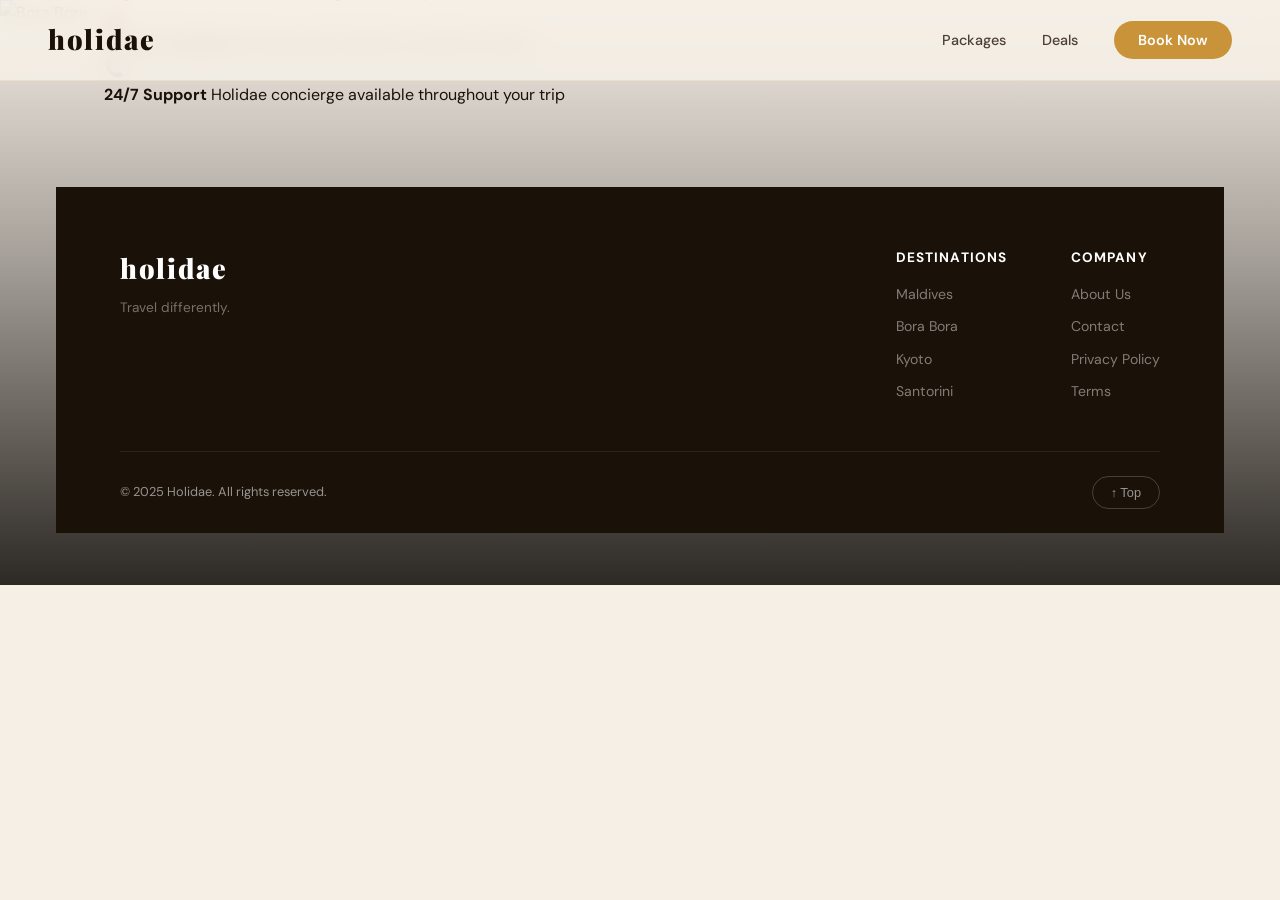
==== package.html @ db9c733a "Update package.html" ====
<!DOCTYPE html>
<html lang="en">
<head>
    <meta charset="UTF-8">
    <meta name="viewport" content="width=device-width, initial-scale=1.0">
    <title>Bora Bora Package — Holidae</title>
    <link rel="stylesheet" href="style.css">
    <link rel="stylesheet" href="package.css">
    <link href="https://fonts.googleapis.com/css2?family=Playfair+Display:ital,wght@0,700;0,900;1,400;1,700&family=DM+Sans:wght@300;400;500;600&display=swap" rel="stylesheet">
</head>
<body>
    <!--Navbar-->
    <nav class="navbar" id="navbar">
        <a class="brand" href="index.html">holidae</a>
        <button class="hamburger" id="hamburger" aria-label="Open menu">
            <span></span><span></span><span></span>
        </button>
        <ul class="nav-links" id="nav-links">
            <li><a href="index.html#packages">Packages</a></li>
            <li><a href="package.html">Deals</a></li>
            <li><a href="#book" class="nav-btn">Book Now</a></li>
        </ul>
    </nav>
    <!--Package hero-->
    <header class="pkg-hero">
        <img src="https://images.pexels.com/photos/338504/pexels-photo-338504.jpeg?auto=compress&w=1800" alt="Bora Bora" class="pkg-hero-img">
        <div class="pkg-hero-overlay"></div>
        <div class="pkg-hero-content">
            <p class="hero-eyebrow fade-up delay-1">French Polynesia · 7 Nights</p>
            <h1 class="hero-title fade-up delay-2">Bora Bora</h1>
            <p class="pkg-hero-sub fade-up delay-3">The island that redefines paradise.</p>
            <div class="pkg-hero-price fade-up delay-4">
                <span>From</span>
                <strong>AED 8,750</strong>
                <span>per person</span>
            </div>

            <div class="links">
                <a href="index.html">Home</a>
                <span>></span>
                <a href="index.html#packages">Packages</a>
                <span>></span>
                <span>Bora Bora</span>
            </div>

            <!--Main content-->
            <div class="pkg-layout">

        <main class="pkg-detail">

            <section class="pkg-overview reveal-up">
                <p class="section-label">Overview</p>
                <h2>Overwater bliss in the South Pacific</h2>
                <p>Set in the heart of French Polynesia, Bora Bora is one of the world's most sought-after island destinations. Famous for its turquoise lagoon, dramatic Mount Otemanu, and luxurious overwater bungalows — this is the escape you've always imagined. Our package gives you 7 unforgettable nights with everything arranged, so all you do is arrive and unwind.</p>
            </section>
            <section class="pkg-gallery reveal-up" style="transition-delay:0.1s">
                <p class="section-label">Gallery</p>
                <div class="gallery-grid">
                    <img src="https://images.pexels.com/photos/1287460/pexels-photo-1287460.jpeg?auto=compress&w=800" alt="Bora Bora lagoon" class="gallery-main">
                    <img src="https://images.pexels.com/photos/1450353/pexels-photo-1450353.jpeg?auto=compress&w=600" alt="Maldives resort" class="gallery-sm">
                    <img src="https://images.pexels.com/photos/1619317/pexels-photo-1619317.jpeg?auto=compress&w=600" alt="Ocean sunset" class="gallery-sm">
                    <img src="https://images.pexels.com/photos/672358/pexels-photo-672358.jpeg?auto=compress&w=600" alt="Beach palm" class="gallery-sm">
                    <img src="https://images.pexels.com/photos/2506923/pexels-photo-2506923.jpeg?auto=compress&w=600" alt="Landscape" class="gallery-sm">
                </div>
            </section>
            <section class="pkg-stay reveal-up" style="transition-delay:0.1s">
                <p class="section-label">7-Night Itinerary</p>
                <h2>Day by day</h2>
                <div class="stay-list">
                    <div class="stay-item">
                        <div class="stay-day">Day 1</div>
                        <div class="stay-body">
                            <h4>Arrival & Check-In</h4>
                            <p>Arrive at Bora Bora Airport, transfer to your overwater bungalow. Relax and watch the sunset over the lagoon with a welcome cocktail.</p>
                        </div>
                        </div>
                    <div class="stay-item">
                        <div class="stay-day">Day 2</div>
                        <div class="stay-body">
                            <h4>Lagoon Snorkelling Tour</h4>
                            <p>Join a guided boat tour of the Bora Bora lagoon. Snorkel with manta rays and sharks. Lunch on a private motu sandbar island.</p>
                        </div>
                    </div>
                    <div class="stay-item">
                        <div class="stay-day">Day 3</div>
                        <div class="stay-body">
                            <h4>Mount Otemanu Hike</h4>
                            <p>Trek the trails around the iconic volcanic peak with a local guide. Panoramic views of the island and ocean at the top.</p>
                        </div>
                    </div>
                    <div class="stay-item">
                        <div class="stay-day">Days 4-6</div>
                        <div class="stay-body">
                            <h4>Free Exploration Days</h4>
                            <p>Spa treatments, jet ski rentals, paddleboarding, parasailing, or simply lounging in your private plunge pool.</p>
                        </div>
                    </div>
                    <div class="stay-item">
                        <div class="stay-day">Day 7</div>
                        <div class="stay-body">
                            <h4>Farewell Dinner & Departure</h4>
                            <p>Private sunset dinner on the beach. Transfer to the airport for your homeward flight, with memories to last a lifetime.</p>
                        </div>
                    </div>
                </div>
            </section>
            <section class="pkg-includes reveal-up" style="transition-delay:0.1s">
                <p class="section-label">What's Included</p>
                <h2>Everything taken care of.</h2>
                <div class="includes-grid">
                    <div class="include-item">
                        <div class="include-icon">✈️</div>
                        <strong>Return Flights</strong>
                        <span>Economy class from London Heathrow</span>
                    </div>
                    <div class="include-item">
                        <div class="include-icon">🛖</div>
                        <strong>Overwater Bungalow</strong>
                        <span>7 nights in a premium villa with plunge pool</span>
                    </div>
                    <div class="include-item">
                        <div class="include-icon">🍽️</div>
                        <strong>Breakfast Daily</strong>
                        <span>Full breakfast served at the resort each morning</span>
                    </div>
                    <div class="include-item">
                        <div class="include-icon">🚤</div>
                        <strong>Lagoon Tour</strong>
                        <span>Guided snorkelling tour on Day 2 included</span>
                    </div>
                    <div class="include-item">
                        <div class="include-icon">🚗</div>
                        <strong>Airport Transfers</strong>
                        <span>Private boat transfer to and from resort</span>
                    </div>
                    <div class="include-item">
                        <div class="include-icon">📞</div>
                        <strong>24/7 Support</strong>
                        <span>Holidae concierge available throughout your trip</span>
                    </div>
                </div>
            </section>
        </main>
        <!-- SIDEBAR -->
        <aside class="pkg-sidebar" id="book">
            <div class="booking-card reveal-up">
                <div class="booking-price">
                    <span>From</span>
                    <strong>AED 11,750</strong>
                    <span>per person</span>
                </div>
                <form class="booking-form" onsubmit="handleBooking(event)">
                    <div class="form-group">
                        <label for="travel-date">Travel Date</label>
                        <input type="date" id="travel-date" name="travel-date" required>
                    </div>
                    <div class="form-group">
                        <label for="travellers">Travellers</label>
                        <select id="travellers" name="travellers">
                            <option value="1">1 Person</option>
                            <option value="2" selected>2 People</option>
                            <option value="3">3 People</option>
                            <option value="4">4 People</option>
                            <option value="5">5+ People</option>
                        </select>
                    </div>
                    <div class="form-group">
                        <label for="full-name">Full Name</label>
                        <input type="text" id="full-name" name="full-name" placeholder="Your full name" required>
                    </div>
                    <div class="form-group">
                        <label for="email">Email Address</label>
                        <input type="email" id="email" name="email" placeholder="you@example.com" required>
                    </div>
                    <button type="submit" class="btn-primary" style="width:100%; margin-top:8px;">Request to Book</button>
                </form>
                <p class="booking-note" id="booking-msg"></p>
                <p class="booking-reassurance">No payment needed yet. A Holidae agent will contact you within 24 hours.</p>
            </div>
            <div class="sidebar-other reveal-up" style="transition-delay:0.15s">
                <p class="section-label">Other Packages</p>
                <a href="index.html#packages" class="sidebar-pkg">
                    <img src="https://images.pexels.com/photos/1450353/pexels-photo-1450353.jpeg?auto=compress&w=200" alt="Maldives">
                    <div><strong>Maldives</strong><span>From AED 4,400</span></div>
                </a>
                <a href="index.html#packages" class="sidebar-pkg">
                    <img src="https://images.pexels.com/photos/1010657/pexels-photo-1010657.jpeg?auto=compress&w=200" alt="Santorini">
                    <div><strong>Santorini</strong><span>From AED 6,980</span></div>
                </a>
                <a href="index.html#packages" class="sidebar-pkg">
                    <img src="https://images.pexels.com/photos/20704787/pexels-photo-20704787.jpeg?auto=compress&w=200" alt="Kyoto">
                    <div><strong>Kyoto</strong><span>From AED 5,320</span></div>
                </a>
            </div>
        </aside>

    </div>
    <footer class="footer">
        <div class="footer-top">
            <div class="footer-brand">
                <span class="brand">holidae</span>
                <p>Travel differently.</p>
            </div>
            <div class="footer-links">
                <div class="footer-col">
                    <strong>Destinations</strong>
                    <a href="#">Maldives</a>
                    <a href="#">Bora Bora</a>
                    <a href="#">Kyoto</a>
                    <a href="#">Santorini</a>
                </div>
                <div class="footer-col">
                    <strong>Company</strong>
                    <a href="#">About Us</a>
                    <a href="#">Contact</a>
                    <a href="#">Privacy Policy</a>
                    <a href="#">Terms</a>
                </div>
            </div>
        </div>
        <div class="footer-bottom">
            <span>&copy; 2025 Holidae. All rights reserved.</span>
            <button id="back-top" class="back-top" aria-label="Back to top">↑ Top</button>
        </div>
    </footer>

    <script src="script.js"></script>
        </div>
    </header>
</body>
---- style.css ----
@import url('https://fonts.googleapis.com/css2?family=Playfair+Display:ital,wght@0,700;0,900;1,400;1,700&family=DM+Sans:wght@300;400;500;600&display=swap');

:root {
    --sand:      #f5efe6;
    --sand-dark: #e8ddd0;
    --ink:       #1a1208;
    --ink-mid:   #4a3f35;
    --ink-light: #8a7d74;
    --gold:      #c9933a;
    --gold-light:#e8b96a;
    --white:     #ffffff;
    --card-bg:   #ffffff;
    --nav-bg:    rgba(245, 239, 230, 0.88);

    --font-display: 'Playfair Display', Georgia, serif;
    --font-body:    'DM Sans', system-ui, sans-serif;

    --radius-sm: 8px;
    --radius-md: 16px;
    --radius-lg: 24px;
    --radius-xl: 36px;

    --shadow-sm: 0 2px 12px rgba(26,18,8,0.08);
    --shadow-md: 0 8px 32px rgba(26,18,8,0.12);
    --shadow-lg: 0 20px 60px rgba(26,18,8,0.16);

    --transition: 0.3s ease;
}

*, *::before, *::after { margin:0; padding:0; box-sizing:border-box; }
html { scroll-behavior: smooth; }

body {
    font-family: var(--font-body);
    background-color: var(--sand);
    color: var(--ink);
    overflow-x: hidden;
    line-height: 1.6;
}

img { display:block; max-width:100%; height:auto; }
a   { text-decoration:none; color:inherit; }
ul  { list-style:none; }

/* ---- SHARED ---- */
.section-label {
    display: inline-block;
    font-size: 0.75rem;
    font-weight: 600;
    letter-spacing: 0.18em;
    text-transform: uppercase;
    color: var(--gold);
    margin-bottom: 12px;
}

.btn-primary {
    display: inline-block;
    background: var(--gold);
    color: var(--white);
    padding: 14px 32px;
    border-radius: 999px;
    font-family: var(--font-body);
    font-size: 0.95rem;
    font-weight: 600;
    border: none;
    cursor: pointer;
    transition: background var(--transition), transform var(--transition), box-shadow var(--transition);
}
.btn-primary:hover {
    background: #b07c28;
    transform: translateY(-3px);
    box-shadow: 0 10px 28px rgba(201,147,58,0.35);
}
.btn-primary:active { transform: translateY(0); }

.btn-ghost {
    display: inline-block;
    border: 2px solid rgba(255,255,255,0.7);
    color: var(--white);
    padding: 12px 28px;
    border-radius: 999px;
    font-size: 0.95rem;
    font-weight: 500;
    transition: background var(--transition), transform var(--transition);
}
.btn-ghost:hover {
    background: rgba(255,255,255,0.15);
    transform: translateY(-3px);
}

/*Animation*/
.fade-up {
    opacity: 0;
    transform: translateY(30px);
    animation: fadeUp 0.8s forwards;
}
.delay-1 { animation-delay: 0.2s; }
.delay-2 { animation-delay: 0.45s; }
.delay-3 { animation-delay: 0.65s; }
.delay-4 { animation-delay: 0.85s; }

@keyframes fadeUp {
    to { opacity: 1; transform: translateY(0); }
}

/*Scroll reveal*/
.reveal-up {
    opacity: 0;
    transform: translateY(40px);
    transition: opacity 0.7s ease, transform 0.7s ease;
}
.reveal-up.visible {
    opacity: 1;
    transform: translateY(0);
}

/*Ticker*/
.ticker-wrap {
    background: var(--gold);
    overflow: hidden;
    white-space: nowrap;
    padding: 11px 0;
}
.ticker {
    display: inline-flex;
    gap: 0;
    animation: ticker 28s linear infinite;
}
.ticker span {
    font-size: 0.82rem;
    font-weight: 600;
    color: var(--white);
    letter-spacing: 0.06em;
    padding: 0 18px;
    text-transform: uppercase;
}

@keyframes ticker {
    from { transform: translateX(0); }
    to   { transform: translateX(-50%); }
}

/*NAVBAR*/
.navbar {
    position: fixed;
    top: 0; left: 0; right: 0;
    z-index: 1000;
    display: flex;
    align-items: center;
    justify-content: space-between;
    padding: 18px 48px;
    background: var(--nav-bg);
    backdrop-filter: blur(12px);
    -webkit-backdrop-filter: blur(12px);
    border-bottom: 1px solid rgba(201,147,58,0.15);
    transition: box-shadow var(--transition), padding var(--transition);
}
.navbar.scrolled {
    box-shadow: var(--shadow-sm);
    padding: 12px 48px;
}

.brand {
    font-family: var(--font-display);
    font-size: 1.7rem;
    font-weight: 900;
    color: var(--ink);
    letter-spacing: 0.06em;
}

.nav-links {
    display: flex;
    align-items: center;
    gap: 36px;
}
.nav-links a {
    font-size: 0.9rem;
    font-weight: 500;
    color: var(--ink-mid);
    position: relative;
    transition: color var(--transition);
}
.nav-links a::after {
    content: '';
    position: absolute;
    bottom: -3px; left: 0;
    width: 0; height: 1.5px;
    background: var(--gold);
    transition: width var(--transition);
}
.nav-links a:hover { color: var(--ink); }
.nav-links a:hover::after { width: 100%; }

.nav-btn {
    background: var(--gold);
    color: var(--white) !important;
    padding: 10px 24px;
    border-radius: 999px;
    font-weight: 600 !important;
    transition: background var(--transition), transform var(--transition) !important;
}
.nav-btn::after { display: none !important; }
.nav-btn:hover { background: #b07c28 !important; transform: translateY(-1px); }

.hamburger {
    display: none;
    flex-direction: column;
    gap: 5px;
    background: none;
    border: none;
    cursor: pointer;
    padding: 4px;
}
.hamburger span {
    display: block;
    width: 24px; height: 2px;
    background: var(--ink);
    border-radius: 2px;
    transition: var(--transition);
}

/*HERO*/
.hero {
    position: relative;
    height: 100vh;
    min-height: 600px;
    display: flex;
    align-items: center;
    overflow: hidden;
}
.hero-bg {
    position: absolute;
    inset: 0;
    z-index: 0;
}
.hero-img {
    width: 100%;
    height: 110%;           /* extra height for parallax */
    object-fit: cover;
    object-position: center;
    transform: translateY(0);
    transition: transform 0.05s linear;
    will-change: transform;
}
.hero-overlay {
    position: absolute; inset: 0;
    background: linear-gradient(105deg, rgba(15,8,2,0.72) 0%, rgba(15,8,2,0.35) 60%, transparent 100%);
}
.hero-content {
    position: relative;
    z-index: 1;
    padding: 0 48px;
    max-width: 700px;
}
.hero-eyebrow {
    font-size: 0.8rem;
    font-weight: 600;
    letter-spacing: 0.22em;
    text-transform: uppercase;
    color: var(--gold-light);
    margin-bottom: 18px;
}
.hero-title {
    font-family: var(--font-display);
    font-size: clamp(3rem, 7vw, 5.5rem);
    font-weight: 900;
    line-height: 1.05;
    color: var(--white);
    margin-bottom: 20px;
}
.hero-title em { font-style: italic; color: var(--gold-light); }
.hero-sub {
    font-size: 1.05rem;
    color: rgba(255,255,255,0.8);
    max-width: 420px;
    margin-bottom: 36px;
    font-weight: 300;
}
.hero-actions { display: flex; gap: 16px; flex-wrap: wrap; }

.hero-scroll-hint {
    position: absolute;
    bottom: 36px; right: 48px;
    z-index: 1;
    display: flex;
    flex-direction: column;
    align-items: center;
    gap: 8px;
    color: rgba(255,255,255,0.6);
    font-size: 0.75rem;
    letter-spacing: 0.12em;
    text-transform: uppercase;
}
.scroll-line {
    width: 1px; height: 40px;
    background: rgba(255,255,255,0.4);
    position: relative;
    overflow: hidden;
}
.scroll-line::after {
    content: '';
    position: absolute;
    top: -100%; left: 0;
    width: 100%; height: 50%;
    background: var(--gold-light);
    animation: scrollDown 1.6s infinite ease-in-out;
}
@keyframes scrollDown {
    0%   { top: -100%; }
    100% { top: 120%; }
}

/*STATS BAR*/
.stats-bar {
    background: var(--ink);
    display: flex;
    align-items: center;
    justify-content: center;
    padding: 28px 40px;
    flex-wrap: wrap;
}
.stat {
    display: flex;
    flex-direction: column;
    align-items: center;
    padding: 8px 48px;
    text-align: center;
}
.stat strong {
    font-family: var(--font-display);
    font-size: 1.8rem;
    color: var(--gold-light);
}
.stat span {
    font-size: 0.78rem;
    color: rgba(255,255,255,0.55);
    letter-spacing: 0.08em;
    margin-top: 2px;
    text-transform: uppercase;
}
.stat-divider {
    width: 1px; height: 40px;
    background: rgba(255,255,255,0.12);
}

/*INTRO*/
.intro {
    display: grid;
    grid-template-columns: 1fr 1fr;
    gap: 64px;
    align-items: center;
    padding: 100px 64px;
    max-width: 1200px;
    margin: 0 auto;
}
.intro-text h2 {
    font-family: var(--font-display);
    font-size: clamp(2rem, 4vw, 3rem);
    line-height: 1.15;
    margin-bottom: 20px;
}
.intro-text p { font-size: 1rem; color: var(--ink-mid); max-width: 380px; line-height: 1.75; }

.intro-img-grid {
    display: grid;
    grid-template-columns: 1fr 1fr;
    grid-template-rows: auto auto;
    gap: 12px;
}
.grid-img {
    width: 100%;
    border-radius: var(--radius-md);
    object-fit: cover;
    height: 180px;
    transition: transform 0.5s ease, box-shadow 0.5s ease;
}
.grid-img:hover {
    transform: scale(1.04);
    box-shadow: var(--shadow-md);
}
.grid-img.tall {
    grid-row: 1 / 3;
    height: 100%;
    min-height: 372px;
}
.packages {
    padding: 80px 48px 100px;
    background: var(--sand-dark);
}
.packages-header { text-align: center; margin-bottom: 56px; }
.packages-header h2 {
    font-family: var(--font-display);
    font-size: clamp(2rem, 4vw, 2.8rem);
}
.packages-grid {
    display: grid;
    grid-template-columns: repeat(3, 1fr);
    gap: 28px;
    max-width: 1200px;
    margin: 0 auto;
}

/* Card */
.pkg-card {
    background: var(--card-bg);
    border-radius: var(--radius-lg);
    overflow: hidden;
    box-shadow: var(--shadow-sm);
    transition: transform 0.4s cubic-bezier(0.2,0.8,0.2,1), box-shadow 0.4s ease;
    position: relative;
}
.pkg-card:hover {
    transform: translateY(-10px);
    box-shadow: var(--shadow-lg);
}

/* Image zoom + shine on hover */
.pkg-img {
    height: 210px;
    background-size: cover;
    background-position: center;
    transition: transform 0.6s ease;
    position: relative;
    overflow: hidden;
}
.pkg-card:hover .pkg-img { transform: scale(1.07); }

.pkg-img-shine {
    position: absolute;
    inset: 0;
    background: linear-gradient(120deg, transparent 30%, rgba(255,255,255,0.18) 50%, transparent 70%);
    transform: translateX(-120%);
    transition: transform 0.7s ease;
}
.pkg-card:hover .pkg-img-shine { transform: translateX(120%); }

.pkg-body { padding: 24px; }
.pkg-tag {
    display: inline-block;
    font-size: 0.7rem;
    font-weight: 600;
    letter-spacing: 0.12em;
    text-transform: uppercase;
    color: var(--gold);
    background: rgba(201,147,58,0.1);
    padding: 4px 10px;
    border-radius: 999px;
    margin-bottom: 10px;
}
.pkg-body h3 {
    font-family: var(--font-display);
    font-size: 1.5rem;
    color: var(--ink);
    margin-bottom: 8px;
}
.pkg-body p {
    font-size: 0.88rem;
    color: var(--ink-mid);
    line-height: 1.6;
    margin-bottom: 20px;
}
.pkg-footer {
    display: flex;
    align-items: center;
    justify-content: space-between;
    border-top: 1px solid var(--sand-dark);
    padding-top: 16px;
}
.pkg-price { font-size: 0.85rem; color: var(--ink-light); }
.pkg-price strong { font-size: 1.1rem; color: var(--ink); font-weight: 700; }
.pkg-link {
    font-size: 0.85rem;
    font-weight: 600;
    color: var(--gold);
    transition: letter-spacing var(--transition), transform var(--transition);
    display: inline-block;
}
.pkg-link:hover { letter-spacing: 0.06em; transform: translateX(3px); }

.pkg-badge {
    position: absolute;
    top: 16px; right: 16px;
    background: var(--gold);
    color: var(--white);
    font-size: 0.68rem;
    font-weight: 700;
    letter-spacing: 0.1em;
    text-transform: uppercase;
    padding: 5px 12px;
    border-radius: 999px;
    animation: pulseBadge 2.5s ease-in-out infinite;
}
@keyframes pulseBadge {
    0%, 100% { box-shadow: 0 0 0 0 rgba(201,147,58,0.45); }
    50%       { box-shadow: 0 0 0 8px rgba(201,147,58,0); }
}

.featured { border: 2px solid var(--gold-light); }
.packages-cta { text-align: center; margin-top: 52px; }

/*Video-section*/
.video-section {
    display: grid;
    grid-template-columns: 1fr 1.4fr;
    gap: 64px;
    align-items: center;
    padding: 100px 64px;
    max-width: 1200px;
    margin:0;
}
.video-text h2{
    font-family: var(--font-display);
    font-size: clamp(1.8rem, 3.5vw, 2.6rem);
    line-height: 1.2;
    margin-bottom:16px;
}
.video-text p{color:var(--ink-mid); margin-bottom:28px; line-height: 1.7;}
.video-wrapper {
    border-radius:var(--radius-x1);
    overflow: hidden;
    box-shadow: var(--shadow-1g);
    position:relative;
    aspect-ratio:16 / 9;
    transition: transform 0.4s ease, box-shadow 0.4 ease;
}
.video-wrapper:hover{
    transform:scale(1.02);
    box-shadow:0 30px 80px rgba(26, 23, 8, 0.248);
}
.video-wrapper source {position:absolute; inset:0; width:100%; height:100%; border:none;}

/*Review*/

.reviews {
    background: var(--ink);
    padding: 90px 48px;
    text-align: center;
}
.reviews  h2 {
    font-family: var(--font-display);
    font-size: clamp(1.8rem, 3.5vw, 2.6rem);
    color: var(--white);
    margin-bottom: 56px;
}
.reviews-grid {
    display: grid;
    grid-template-columns: repeat(3, 1fr);
    gap: 28px;
    max-width: 1100px;
    margin: 0 auto;
}
.review {
    background: rgba(255,255,255,0.05);
    border: 1px solid rgba(255,255,255,0.08);
    border-radius: var(--radius-lg);
    padding: 32px 28px;
    text-align: left;
    transition: background var(--transition), transform var(--transition);
}
.review:hover {
    background: rgba(255,255,255,0.09);
    transform: translateY(-4px);
}
.review p {
    font-size: 0.95rem;
    color: rgba(255,255,255,0.78);
    line-height: 1.75;
    margin-bottom: 24px;
    font-style: italic;
}
.review-author { display: flex; align-items: center; gap: 12px; }
.review-author img { width:44px; height:44px; border-radius:50%; object-fit:cover; }
.review-author strong { display:block; color:var(--white); font-size:0.88rem; }
.review-author span { color:var(--gold-light); font-size:0.78rem; }

/*Updates on Deal*/
.update { padding:90px 40px; background: var(--sand);}
.update-inner {max-width:560px;margin:0 auto;text-align:center;}
.update-inner h2 {
    font-family: var(--font-display);
    font-size: clamp(1.8rem, 3.5vw, 2.4rem);
    margin-bottom:12px;
}
.update-inner p{color:var(--ink-mid); margin-bottom:28px}
.update-form {
    display:flex;
    gap: 10px;
    flex-wrap: wrap;
    justify-content:center;
}
.update-form input{
    flex:1;
    min-width:220px;
    padding:14px 22px;
    border: 2px solid var(--sand-dark);
    border-radius: 999px;
    font-family: var(--font-body);
    font-size: 0.95rem;
    color:var(--ink);
    background:var(--white);
    outline:none;
    transition:border-color var(--transition), box-shadow var(--transition);
}
.update-form input:focus {
    border-color:var(--gold);
    box-shadow:0 0 0 3px rgba(201,147,58,0.15)
}
.update-note{margin-top:14px;font-size:0.8rem; color: var(--gold); min-height:20px;}
/*Footer*/
.footer { background: var(--ink); color: rgba(255,255,255,0.55); padding: 60px 64px 24px; }
.footer-top {
    display: flex;
    justify-content: space-between;
    align-items: flex-start;
    gap: 40px;
    padding-bottom: 48px;
    border-bottom: 1px solid rgba(255,255,255,0.08);
    flex-wrap: wrap;
}
.footer-brand .brand { color: var(--white); display: block; margin-bottom: 6px; }
.footer-brand p { font-size: 0.85rem; color: rgba(255,255,255,0.4); }
.footer-links { display: flex; gap: 64px; flex-wrap: wrap; }
.footer-col { display: flex; flex-direction: column; gap: 10px; }
.footer-col strong { color: var(--white); font-size: 0.85rem; letter-spacing:0.08em; text-transform:uppercase; margin-bottom:4px; }
.footer-col a { font-size: 0.88rem; color: rgba(255,255,255,0.45); transition: color var(--transition); }
.footer-col a:hover { color: var(--gold-light); }
.footer-bottom { display:flex; justify-content:space-between; align-items:center; padding-top:24px; font-size:0.8rem; flex-wrap:wrap; gap:12px; }

/*Back-top button*/
.back-top {
    background: none;
    border: 1px solid rgba(255,255,255,0.2);
    color: rgba(255,255,255,0.55);
    padding: 8px 18px;
    border-radius: 999px;
    cursor: pointer;
    font-size: 0.8rem;
    transition: background var(--transition), color var(--transition), transform var(--transition);
}
.back-top:hover { background: var(--gold); border-color: var(--gold); color: var(--white); transform: translateY(-2px); }

/*Responsive - Tablet*/
@media (max-width:900px) {
    .navbar { padding: 16px 24px; }
    .navbar.scrolled { padding: 12px 24px; }

    .hamburger { display: flex; }
.nav-links {
        display: none;
        position: absolute;
        top: 100%; left: 0; right: 0;
        background: var(--sand);
        flex-direction: column;
        align-items: flex-start;
        gap: 0;
        padding: 16px 24px 24px;
        box-shadow: var(--shadow-md);
        border-top: 1px solid var(--sand-dark);
    }
    .nav-links.open { display: flex; }
    .nav-links li { width: 100%; padding: 12px 0; border-bottom: 1px solid var(--sand-dark); }
    .nav-links li:last-child { border-bottom: none; padding-top: 16px; }
    .nav-links a { font-size: 1rem; }
    .hero-content { padding: 0 24px; }
    .hero-scroll-hint { right: 24px; bottom: 24px; }
    .intro { grid-template-columns: 1fr; padding: 64px 24px; gap: 40px; }
    .intro-text p { max-width: 100%; }
    .intro-img-grid { grid-template-columns: 1fr 1fr; }
    .grid-img.tall { grid-row: auto; min-height: 180px; }
    .packages { padding: 64px 20px; }
    .packages-grid { grid-template-columns: repeat(2, 1fr); gap: 20px; }
    .video-section { grid-template-columns: 1fr; padding: 64px 24px; gap: 36px; }
    .reviews { padding: 60px 20px; }
    .reviews-grid { grid-template-columns: 1fr; gap: 20px; text-align: left; }
    .stats-bar { padding: 20px 16px; }
    .stat { padding: 8px 24px; }
    .stat-divider { height: 30px; }
    .footer { padding: 48px 24px 24px; }
    .footer-links { gap: 36px; }
}

/*Responsive - mobile*/
@media (max-width: 600px) {
    .hero-title { font-size: 2.8rem; }
    .hero-actions { flex-direction: column; gap: 12px; }
    .btn-primary, .btn-ghost { width: 100%; text-align: center; }

    .packages-grid { grid-template-columns: 1fr; }

    .stats-bar { display: grid; grid-template-columns: 1fr 1fr; gap: 1px; background: rgba(255,255,255,0.08); }
    .stat { background: var(--ink); padding: 20px 12px; }
    .stat-divider { display: none; }

    .update-form { flex-direction: column; }
    .update-form input, .update-form .btn-primary { width: 100%; }

    .footer-top { flex-direction: column; }
    .footer-bottom { flex-direction: column; text-align: center; }

    .intro-img-grid { grid-template-columns: 1fr; }
    .grid-img.tall { height: 240px; }
}
---- package.css ----
/* ---- PACKAGE HERO ---- */
.pkg-hero {
    position: relative;
    height: 65vh;
    min-height: 420px;
    display: flex;
    align-items: flex-end;
    overflow: hidden;
}
.pkg-hero-img {
    position: absolute;
    inset: 0;
    width: 100%; height: 100%;
    object-fit: cover;
    object-position: center;
    animation: heroZoom 8s ease forwards;
}
@keyframes heroZoom {
    from { transform: scale(1.08); }
    to   { transform: scale(1); }
}
.pkg-hero-overlay {
    position: absolute; inset: 0;
    background: linear-gradient(to top, rgba(10,6,2,0.85) 0%, rgba(10,6,2,0.35) 55%, transparent 100%);
}
.pkg-hero-content {
    position: relative;
    z-index: 1;
    padding: 0 56px 52px;
}
.pkg-hero-content .hero-eyebrow { margin-bottom: 10px; }
.pkg-hero-content .hero-title { font-size: clamp(2.8rem, 7vw, 5rem); margin-bottom: 8px; }
.pkg-hero-sub {
    font-size: 1.05rem;
    color: rgba(255,255,255,0.7);
    margin-bottom: 20px;
    font-weight: 300;
}
.pkg-hero-price { display: flex; align-items: baseline; gap: 8px; color: var(--white); }
.pkg-hero-price span { font-size: 0.88rem; color: rgba(255,255,255,0.65); }
.pkg-hero-price strong { font-family: var(--font-display); font-size: 2.2rem; color: var(--gold-light); }
/* ---- links ---- */
.links {
    background: var(--sand-dark);
    padding: 14px 56px;
    display: flex;
    align-items: center;
    gap: 8px;
    font-size: 0.82rem;
    color: var(--ink-light);
    flex-wrap: wrap;
}
.links a { color: var(--gold); transition: opacity var(--transition); }
.links a:hover { opacity: 0.75; }
/* ---- TWO-COLUMN LAYOUT ---- */
.pkg-layout {
    display: grid;
    grid-template-columns: 1fr 360px;
    gap: 48px;
    max-width: 1200px;
    margin: 0 auto;
    padding: 56px 48px 80px;
    align-items: flex-start;
}

/* ---- OVERVIEW ---- */
.pkg-overview h2 {
    font-family: var(--font-display);
    font-size: clamp(1.6rem, 3vw, 2.2rem);
    margin-bottom: 16px;
}
.pkg-overview p { color: var(--ink-mid); line-height: 1.8; max-width: 680px; }

/* ---- GALLERY ---- */
.pkg-gallery { margin-top: 56px; }

.gallery-grid {
    display: grid;
    grid-template-columns: 1.5fr 1fr 1fr;
    grid-template-rows: 200px 200px;
    gap: 10px;
    margin-top: 16px;
    border-radius: var(--radius-lg);
    overflow: hidden;
}
.gallery-main {
    grid-row: 1 / 3;
    width: 100%; height: 100%;
    object-fit: cover;
    transition: transform 0.5s ease;
}
.gallery-sm {
    width: 100%; height: 100%;
    object-fit: cover;
    transition: transform 0.5s ease, filter 0.4s ease;
}
.gallery-sm:hover { transform: scale(1.06); filter: brightness(1.08); }
.gallery-main:hover { transform: scale(1.03); }
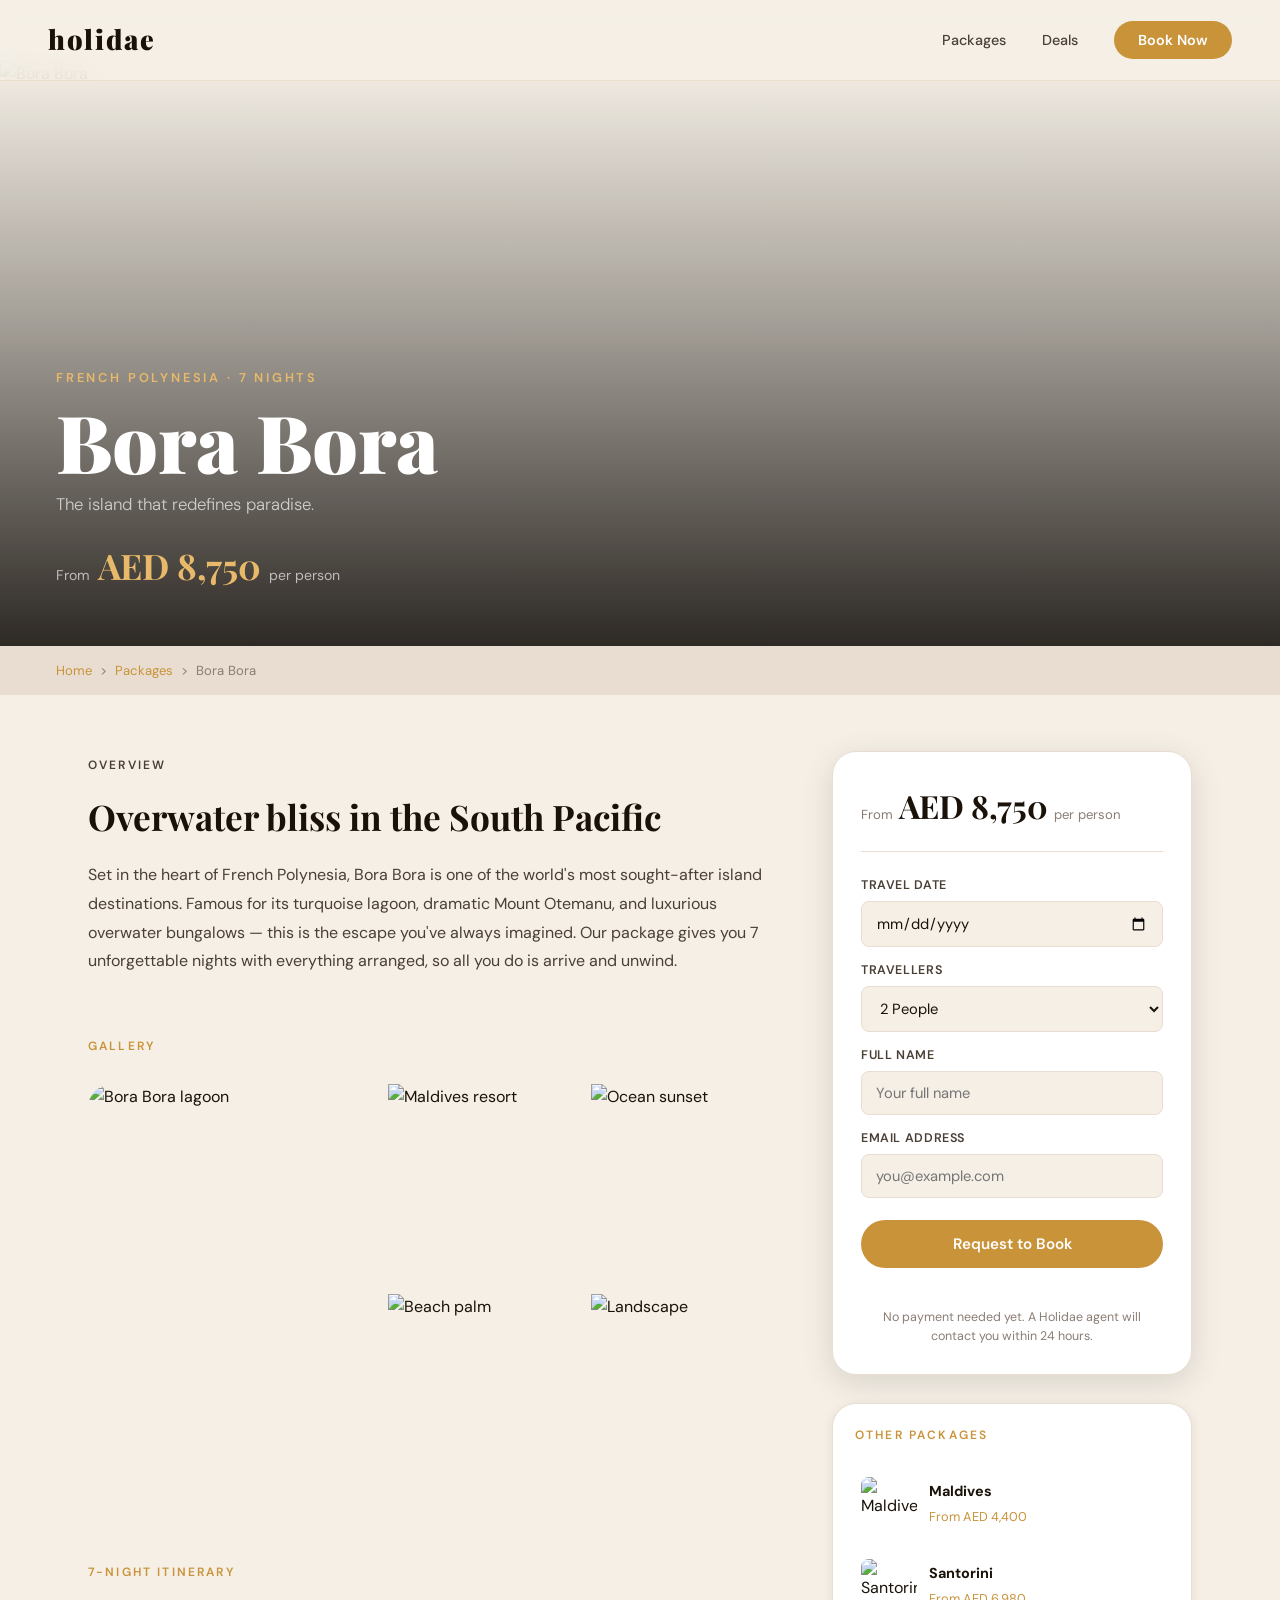
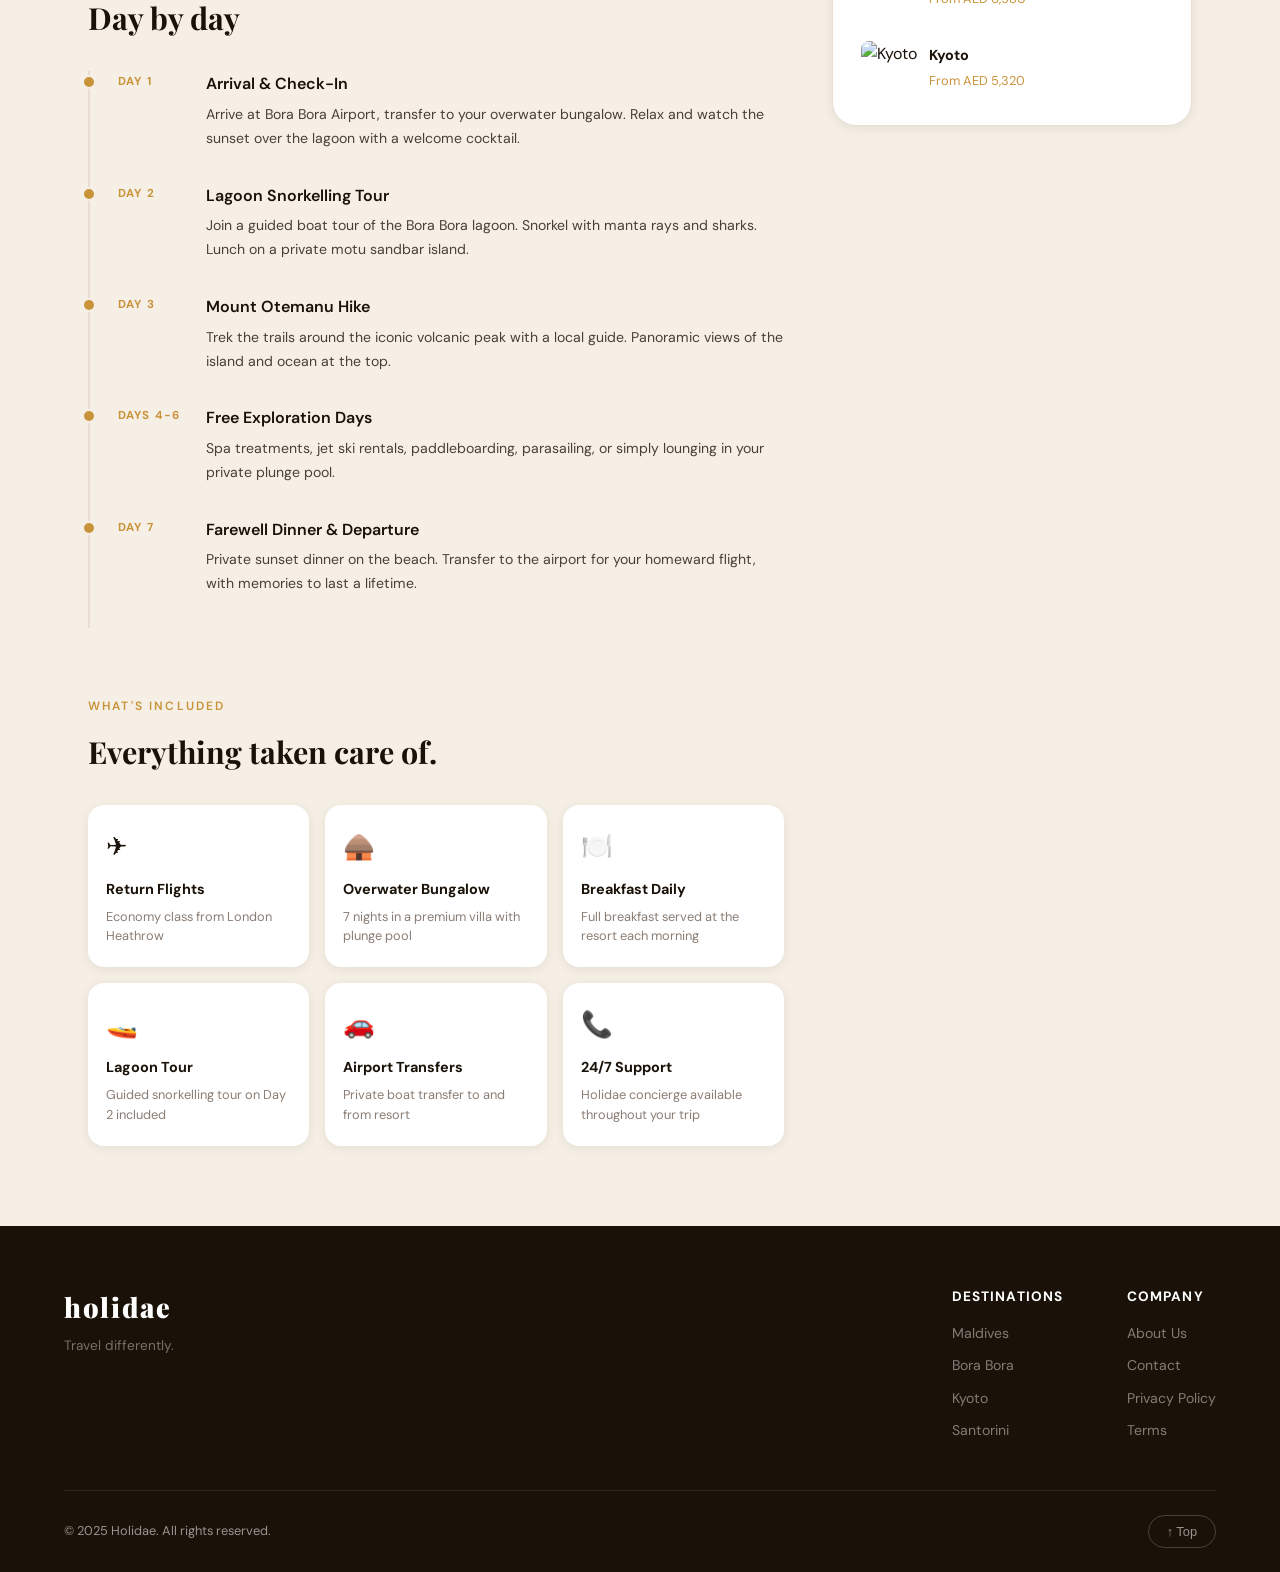
==== commit 6da008af: "Update package.html" ====
--- a/package.html
+++ b/package.html
@@ -9,7 +9,8 @@
     <link href="https://fonts.googleapis.com/css2?family=Playfair+Display:ital,wght@0,700;0,900;1,400;1,700&family=DM+Sans:wght@300;400;500;600&display=swap" rel="stylesheet">
 </head>
 <body>
-    <!--Navbar-->
+
+    <!-- NAVBAR -->
     <nav class="navbar" id="navbar">
         <a class="brand" href="index.html">holidae</a>
         <button class="hamburger" id="hamburger" aria-label="Open menu">
@@ -21,7 +22,8 @@
             <li><a href="#book" class="nav-btn">Book Now</a></li>
         </ul>
     </nav>
-    <!--Package hero-->
+
+    <!-- PACKAGE HERO -->
     <header class="pkg-hero">
         <img src="https://images.pexels.com/photos/338504/pexels-photo-338504.jpeg?auto=compress&w=1800" alt="Bora Bora" class="pkg-hero-img">
         <div class="pkg-hero-overlay"></div>
@@ -34,25 +36,31 @@
                 <strong>AED 8,750</strong>
                 <span>per person</span>
             </div>
-
-            <div class="links">
-                <a href="index.html">Home</a>
-                <span>></span>
-                <a href="index.html#packages">Packages</a>
-                <span>></span>
-                <span>Bora Bora</span>
-            </div>
-
-            <!--Main content-->
-            <div class="pkg-layout">
+        </div>
+    </header>
+
+    <!-- links -->
+    <div class="links">
+        <a href="index.html">Home</a>
+        <span>></span>
+        <a href="index.html#packages">Packages</a>
+        <span>></span>
+        <span>Bora Bora</span>
+    </div>
+
+    <!-- MAIN TWO-COLUMN LAYOUT -->
+    <div class="pkg-layout">
 
         <main class="pkg-detail">
 
+            <!-- OVERVIEW -->
             <section class="pkg-overview reveal-up">
                 <p class="section-label">Overview</p>
                 <h2>Overwater bliss in the South Pacific</h2>
                 <p>Set in the heart of French Polynesia, Bora Bora is one of the world's most sought-after island destinations. Famous for its turquoise lagoon, dramatic Mount Otemanu, and luxurious overwater bungalows — this is the escape you've always imagined. Our package gives you 7 unforgettable nights with everything arranged, so all you do is arrive and unwind.</p>
             </section>
+
+            <!-- GALLERY -->
             <section class="pkg-gallery reveal-up" style="transition-delay:0.1s">
                 <p class="section-label">Gallery</p>
                 <div class="gallery-grid">
@@ -63,6 +71,8 @@
                     <img src="https://images.pexels.com/photos/2506923/pexels-photo-2506923.jpeg?auto=compress&w=600" alt="Landscape" class="gallery-sm">
                 </div>
             </section>
+
+            <!-- ITINERARY -->
             <section class="pkg-stay reveal-up" style="transition-delay:0.1s">
                 <p class="section-label">7-Night Itinerary</p>
                 <h2>Day by day</h2>
@@ -73,7 +83,7 @@
                             <h4>Arrival & Check-In</h4>
                             <p>Arrive at Bora Bora Airport, transfer to your overwater bungalow. Relax and watch the sunset over the lagoon with a welcome cocktail.</p>
                         </div>
-                        </div>
+                    </div>
                     <div class="stay-item">
                         <div class="stay-day">Day 2</div>
                         <div class="stay-body">
@@ -104,6 +114,8 @@
                     </div>
                 </div>
             </section>
+
+            <!-- WHAT'S INCLUDED -->
             <section class="pkg-includes reveal-up" style="transition-delay:0.1s">
                 <p class="section-label">What's Included</p>
                 <h2>Everything taken care of.</h2>
@@ -140,13 +152,16 @@
                     </div>
                 </div>
             </section>
+
         </main>
-        <!-- SIDEBAR -->
+
+        <!-- BOOKING SIDEBAR -->
         <aside class="pkg-sidebar" id="book">
+
             <div class="booking-card reveal-up">
                 <div class="booking-price">
                     <span>From</span>
-                    <strong>AED 11,750</strong>
+                    <strong>AED 8,750</strong>
                     <span>per person</span>
                 </div>
                 <form class="booking-form" onsubmit="handleBooking(event)">
@@ -177,6 +192,7 @@
                 <p class="booking-note" id="booking-msg"></p>
                 <p class="booking-reassurance">No payment needed yet. A Holidae agent will contact you within 24 hours.</p>
             </div>
+
             <div class="sidebar-other reveal-up" style="transition-delay:0.15s">
                 <p class="section-label">Other Packages</p>
                 <a href="index.html#packages" class="sidebar-pkg">
@@ -192,9 +208,12 @@
                     <div><strong>Kyoto</strong><span>From AED 5,320</span></div>
                 </a>
             </div>
+
         </aside>
 
     </div>
+
+    <!-- FOOTER -->
     <footer class="footer">
         <div class="footer-top">
             <div class="footer-brand">
@@ -204,10 +223,10 @@
             <div class="footer-links">
                 <div class="footer-col">
                     <strong>Destinations</strong>
-                    <a href="#">Maldives</a>
-                    <a href="#">Bora Bora</a>
-                    <a href="#">Kyoto</a>
-                    <a href="#">Santorini</a>
+                    <a href="index.html#packages">Maldives</a>
+                    <a href="package.html">Bora Bora</a>
+                    <a href="index.html#packages">Kyoto</a>
+                    <a href="index.html#packages">Santorini</a>
                 </div>
                 <div class="footer-col">
                     <strong>Company</strong>
@@ -219,12 +238,12 @@
             </div>
         </div>
         <div class="footer-bottom">
-            <span>&copy; 2025 Holidae. All rights reserved.</span>
+            <span>© 2025 Holidae. All rights reserved.</span>
             <button id="back-top" class="back-top" aria-label="Back to top">↑ Top</button>
         </div>
     </footer>
 
     <script src="script.js"></script>
-        </div>
-    </header>
-</body>+
+</body>
+</html>
--- a/package.css
+++ b/package.css
@@ -1,4 +1,4 @@
-/* ---- PACKAGE HERO ---- */
+/* ---- HERO ---- */
 .pkg-hero {
     position: relative;
     height: 65vh;
@@ -6,40 +6,61 @@
     display: flex;
     align-items: flex-end;
     overflow: hidden;
-}
+    margin-top: 61px; /* offset fixed navbar */
+}
+
 .pkg-hero-img {
     position: absolute;
     inset: 0;
-    width: 100%; height: 100%;
+    width: 100%;
+    height: 100%;
     object-fit: cover;
     object-position: center;
     animation: heroZoom 8s ease forwards;
 }
+
 @keyframes heroZoom {
     from { transform: scale(1.08); }
     to   { transform: scale(1); }
 }
+
 .pkg-hero-overlay {
-    position: absolute; inset: 0;
+    position: absolute;
+    inset: 0;
     background: linear-gradient(to top, rgba(10,6,2,0.85) 0%, rgba(10,6,2,0.35) 55%, transparent 100%);
 }
+
 .pkg-hero-content {
     position: relative;
     z-index: 1;
     padding: 0 56px 52px;
 }
+
 .pkg-hero-content .hero-eyebrow { margin-bottom: 10px; }
-.pkg-hero-content .hero-title { font-size: clamp(2.8rem, 7vw, 5rem); margin-bottom: 8px; }
+
+.pkg-hero-content .hero-title {
+    font-size: clamp(2.8rem, 7vw, 5rem);
+    margin-bottom: 8px;
+}
+
 .pkg-hero-sub {
     font-size: 1.05rem;
     color: rgba(255,255,255,0.7);
     margin-bottom: 20px;
     font-weight: 300;
 }
-.pkg-hero-price { display: flex; align-items: baseline; gap: 8px; color: var(--white); }
-.pkg-hero-price span { font-size: 0.88rem; color: rgba(255,255,255,0.65); }
+
+.pkg-hero-price {
+    display: flex;
+    align-items: baseline;
+    gap: 8px;
+    color: var(--white);
+}
+
+.pkg-hero-price span   { font-size: 0.88rem; color: rgba(255,255,255,0.65); }
 .pkg-hero-price strong { font-family: var(--font-display); font-size: 2.2rem; color: var(--gold-light); }
-/* ---- links ---- */
+
+/* ---- BREADCRUMB ---- */
 .links {
     background: var(--sand-dark);
     padding: 14px 56px;
@@ -50,8 +71,11 @@
     color: var(--ink-light);
     flex-wrap: wrap;
 }
+
 .links a { color: var(--gold); transition: opacity var(--transition); }
 .links a:hover { opacity: 0.75; }
+.links span { color: var(--ink-light); }
+
 /* ---- TWO-COLUMN LAYOUT ---- */
 .pkg-layout {
     display: grid;
@@ -64,12 +88,20 @@
 }
 
 /* ---- OVERVIEW ---- */
+.pkg-overview { margin-bottom: 8px; }
+
 .pkg-overview h2 {
     font-family: var(--font-display);
     font-size: clamp(1.6rem, 3vw, 2.2rem);
     margin-bottom: 16px;
-}
-.pkg-overview p { color: var(--ink-mid); line-height: 1.8; max-width: 680px; }
+    color: var(--ink);
+}
+
+.pkg-overview p {
+    color: var(--ink-mid);
+    line-height: 1.8;
+    max-width: 680px;
+}
 
 /* ---- GALLERY ---- */
 .pkg-gallery { margin-top: 56px; }
@@ -83,16 +115,230 @@
     border-radius: var(--radius-lg);
     overflow: hidden;
 }
+
 .gallery-main {
     grid-row: 1 / 3;
-    width: 100%; height: 100%;
+    width: 100%;
+    height: 100%;
     object-fit: cover;
     transition: transform 0.5s ease;
 }
+
 .gallery-sm {
-    width: 100%; height: 100%;
+    width: 100%;
+    height: 100%;
     object-fit: cover;
     transition: transform 0.5s ease, filter 0.4s ease;
 }
-.gallery-sm:hover { transform: scale(1.06); filter: brightness(1.08); }
+
+.gallery-sm:hover   { transform: scale(1.06); filter: brightness(1.08); }
 .gallery-main:hover { transform: scale(1.03); }
+
+/* ---- ITINERARY ---- */
+.pkg-stay { margin-top: 64px; }
+
+.pkg-stay h2 {
+    font-family: var(--font-display);
+    font-size: clamp(1.4rem, 2.5vw, 1.9rem);
+    margin-bottom: 28px;
+    color: var(--ink);
+}
+
+.stay-list {
+    display: flex;
+    flex-direction: column;
+    border-left: 2px solid var(--sand-dark);
+}
+
+.stay-item {
+    display: flex;
+    gap: 24px;
+    align-items: flex-start;
+    padding: 0 0 32px 28px;
+    position: relative;
+    transition: transform var(--transition);
+}
+
+.stay-item:hover { transform: translateX(4px); }
+
+.stay-item::before {
+    content: '';
+    position: absolute;
+    left: -8px;
+    top: 4px;
+    width: 14px;
+    height: 14px;
+    border-radius: 50%;
+    background: var(--gold);
+    border: 2px solid var(--sand);
+    transition: transform var(--transition), box-shadow var(--transition);
+}
+
+.stay-item:hover::before {
+    transform: scale(1.3);
+    box-shadow: 0 0 0 4px rgba(201,147,58,0.2);
+}
+
+.stay-day {
+    min-width: 64px;
+    font-size: 0.72rem;
+    font-weight: 700;
+    letter-spacing: 0.1em;
+    text-transform: uppercase;
+    color: var(--gold);
+    padding-top: 2px;
+}
+
+.stay-body h4 { font-size: 1rem; font-weight: 600; color: var(--ink); margin-bottom: 6px; }
+.stay-body p  { font-size: 0.88rem; color: var(--ink-mid); line-height: 1.7; }
+
+/* ---- WHAT'S INCLUDED ---- */
+.pkg-includes { margin-top: 64px; }
+
+.pkg-includes h2 {
+    font-family: var(--font-display);
+    font-size: clamp(1.4rem, 2.5vw, 1.9rem);
+    margin-bottom: 28px;
+    color: var(--ink);
+}
+
+.includes-grid {
+    display: grid;
+    grid-template-columns: repeat(3, 1fr);
+    gap: 16px;
+}
+
+.include-item {
+    background: var(--white);
+    border-radius: var(--radius-md);
+    padding: 22px 18px;
+    box-shadow: var(--shadow-sm);
+    display: flex;
+    flex-direction: column;
+    gap: 6px;
+    transition: transform 0.35s ease, box-shadow 0.35s ease;
+}
+
+.include-item:hover {
+    transform: translateY(-5px);
+    box-shadow: var(--shadow-md);
+}
+
+.include-icon { font-size: 1.6rem; margin-bottom: 4px; }
+.include-item strong { font-size: 0.9rem; color: var(--ink); }
+.include-item span   { font-size: 0.8rem; color: var(--ink-light); line-height: 1.5; }
+
+/* ---- BOOKING SIDEBAR ---- */
+.pkg-sidebar {
+    position: sticky;
+    top: 88px;
+    display: flex;
+    flex-direction: column;
+    gap: 28px;
+}
+
+.booking-card {
+    background: var(--white);
+    border-radius: var(--radius-lg);
+    padding: 28px;
+    box-shadow: var(--shadow-md);
+    border: 1px solid var(--sand-dark);
+}
+
+.booking-price {
+    display: flex;
+    align-items: baseline;
+    gap: 6px;
+    margin-bottom: 24px;
+    padding-bottom: 20px;
+    border-bottom: 1px solid var(--sand-dark);
+}
+
+.booking-price span   { font-size: 0.82rem; color: var(--ink-light); }
+.booking-price strong { font-family: var(--font-display); font-size: 2rem; color: var(--ink); }
+
+.booking-form { display: flex; flex-direction: column; gap: 14px; }
+
+.form-group { display: flex; flex-direction: column; gap: 5px; }
+
+.form-group label {
+    font-size: 0.78rem;
+    font-weight: 600;
+    color: var(--ink-mid);
+    letter-spacing: 0.05em;
+    text-transform: uppercase;
+}
+
+.form-group input,
+.form-group select {
+    padding: 11px 14px;
+    border: 1.5px solid var(--sand-dark);
+    border-radius: var(--radius-sm);
+    font-family: var(--font-body);
+    font-size: 0.92rem;
+    color: var(--ink);
+    background: var(--sand);
+    outline: none;
+    transition: border-color var(--transition), box-shadow var(--transition), background var(--transition);
+}
+
+.form-group input:focus,
+.form-group select:focus {
+    border-color: var(--gold);
+    background: var(--white);
+    box-shadow: 0 0 0 3px rgba(201,147,58,0.12);
+}
+
+.booking-note        { margin-top: 12px; font-size: 0.85rem; color: var(--gold); min-height: 18px; }
+.booking-reassurance { margin-top: 10px; font-size: 0.78rem; color: var(--ink-light); text-align: center; line-height: 1.5; }
+
+/* ---- SIDEBAR OTHER PACKAGES ---- */
+.sidebar-other {
+    background: var(--white);
+    border-radius: var(--radius-lg);
+    padding: 22px;
+    box-shadow: var(--shadow-sm);
+    border: 1px solid var(--sand-dark);
+    display: flex;
+    flex-direction: column;
+    gap: 14px;
+}
+
+.sidebar-pkg {
+    display: flex;
+    gap: 12px;
+    align-items: center;
+    padding: 6px;
+    border-radius: var(--radius-md);
+    transition: background var(--transition), transform var(--transition);
+}
+
+.sidebar-pkg:hover { background: var(--sand); transform: translateX(4px); }
+.sidebar-pkg img   { width: 56px; height: 56px; object-fit: cover; border-radius: var(--radius-sm); flex-shrink: 0; }
+.sidebar-pkg strong { display: block; font-size: 0.9rem; color: var(--ink); }
+.sidebar-pkg span   { font-size: 0.8rem; color: var(--gold); }
+
+/*RESPONSIVE */
+@media (max-width: 900px) {
+    .pkg-hero { margin-top: 57px; }
+    .pkg-hero-content { padding: 0 24px 36px; }
+    .links { padding: 12px 24px; }
+    .pkg-layout { grid-template-columns: 1fr; padding: 32px 20px 60px; gap: 40px; }
+    .pkg-sidebar { position: static; order: -1; }
+    .includes-grid { grid-template-columns: repeat(2, 1fr); }
+    .gallery-grid {
+        grid-template-columns: 1fr 1fr;
+        grid-template-rows: 180px 180px 180px;
+    }
+    .gallery-main { grid-row: auto; grid-column: 1 / 3; height: 220px; }
+}
+
+@media (max-width: 600px) {
+    .pkg-hero { height: 55vh; }
+    .includes-grid { grid-template-columns: 1fr; }
+    .gallery-grid {
+        grid-template-columns: 1fr 1fr;
+        grid-template-rows: 150px 150px 150px;
+    }
+    .stay-item { flex-direction: column; gap: 6px; }
+}
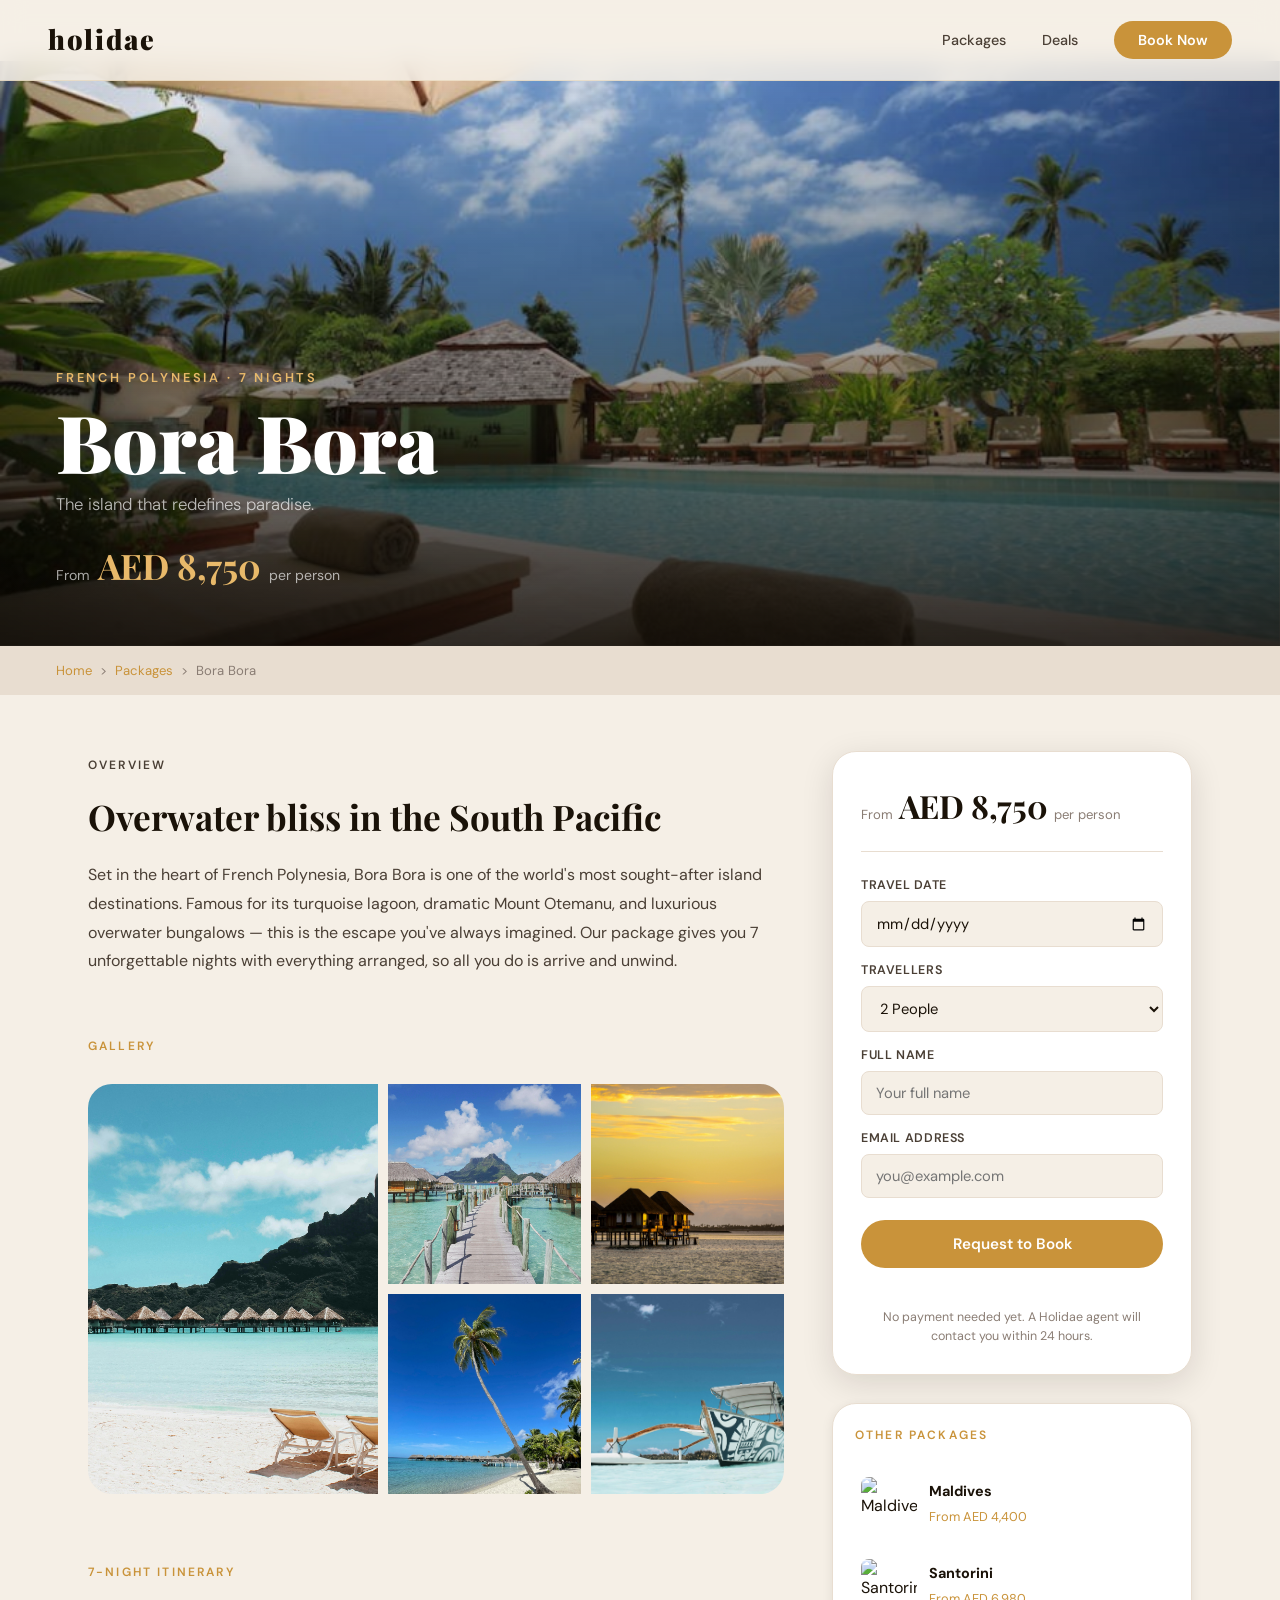
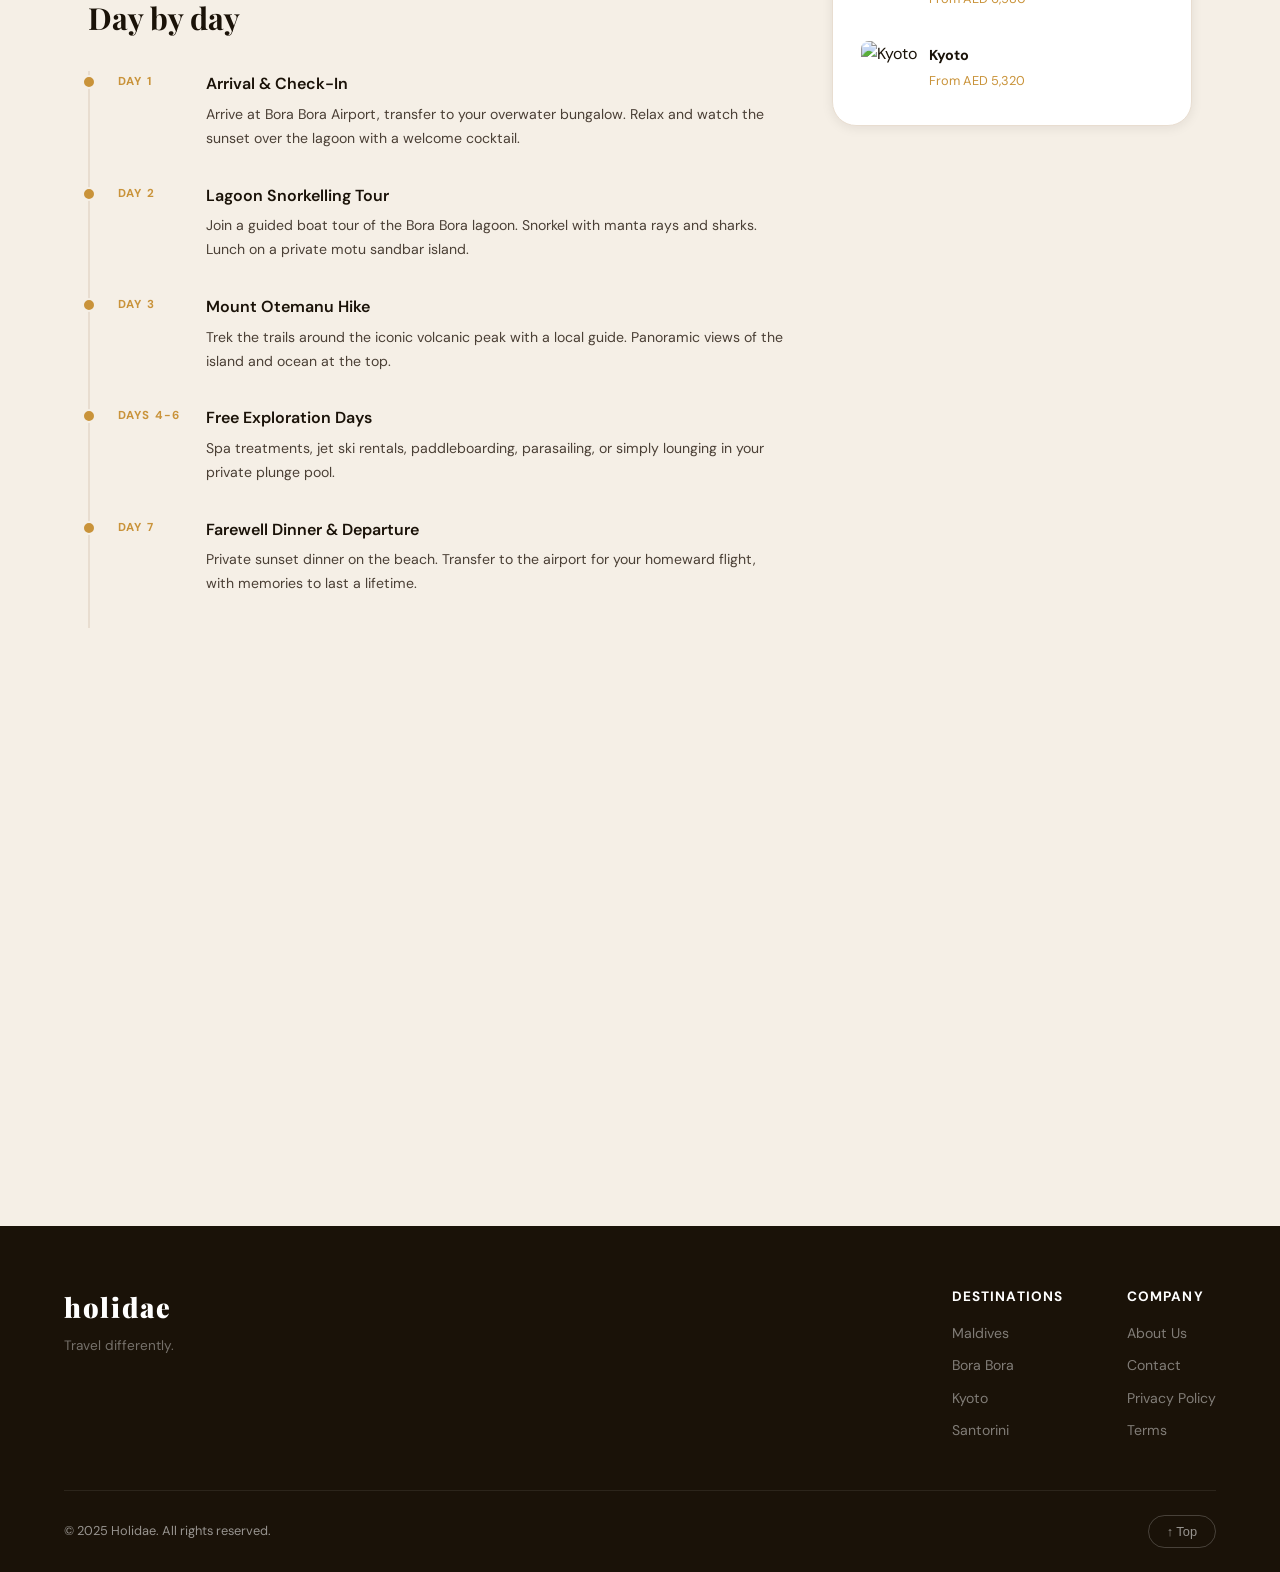
==== commit 30cfb1f6: "Update package.html" ====
--- a/package.html
+++ b/package.html
@@ -25,7 +25,7 @@
 
     <!-- PACKAGE HERO -->
     <header class="pkg-hero">
-        <img src="https://images.pexels.com/photos/338504/pexels-photo-338504.jpeg?auto=compress&w=1800" alt="Bora Bora" class="pkg-hero-img">
+        <img src="images/pexels-photo-338504.jpeg" alt="Bora Bora" class="pkg-hero-img">
         <div class="pkg-hero-overlay"></div>
         <div class="pkg-hero-content">
             <p class="hero-eyebrow fade-up delay-1">French Polynesia · 7 Nights</p>
@@ -64,11 +64,11 @@
             <section class="pkg-gallery reveal-up" style="transition-delay:0.1s">
                 <p class="section-label">Gallery</p>
                 <div class="gallery-grid">
-                    <img src="https://images.pexels.com/photos/1287460/pexels-photo-1287460.jpeg?auto=compress&w=800" alt="Bora Bora lagoon" class="gallery-main">
-                    <img src="https://images.pexels.com/photos/1450353/pexels-photo-1450353.jpeg?auto=compress&w=600" alt="Maldives resort" class="gallery-sm">
-                    <img src="https://images.pexels.com/photos/1619317/pexels-photo-1619317.jpeg?auto=compress&w=600" alt="Ocean sunset" class="gallery-sm">
-                    <img src="https://images.pexels.com/photos/672358/pexels-photo-672358.jpeg?auto=compress&w=600" alt="Beach palm" class="gallery-sm">
-                    <img src="https://images.pexels.com/photos/2506923/pexels-photo-2506923.jpeg?auto=compress&w=600" alt="Landscape" class="gallery-sm">
+                    <img src="images/pexels-vincent-gerbouin-445991-1174732.jpg" alt="Bora Bora lagoon" class="gallery-main">
+                    <img src="images/pexels-photo-17365113.jpeg" alt="resort" class="gallery-sm">
+                    <img src="images/pexels-photo-9149296.jpeg" alt="Ocean sunset" class="gallery-sm">
+                    <img src="images/pexels-photo-34418271.jpeg" alt="Beach" class="gallery-sm">
+                    <img src="images/pexels-photo-1170827.jpeg" alt="Landscape" class="gallery-sm">
                 </div>
             </section>
 
@@ -164,7 +164,7 @@
                     <strong>AED 8,750</strong>
                     <span>per person</span>
                 </div>
-                <form class="booking-form" onsubmit="handleBooking(event)">
+                <form class="booking-form">
                     <div class="form-group">
                         <label for="travel-date">Travel Date</label>
                         <input type="date" id="travel-date" name="travel-date" required>
@@ -223,9 +223,9 @@
             <div class="footer-links">
                 <div class="footer-col">
                     <strong>Destinations</strong>
-                    <a href="index.html#packages">Maldives</a>
+                    <a href="package1.html">Maldives</a>
                     <a href="package.html">Bora Bora</a>
-                    <a href="index.html#packages">Kyoto</a>
+                    <a href="package1.html">Kyoto</a>
                     <a href="index.html#packages">Santorini</a>
                 </div>
                 <div class="footer-col">
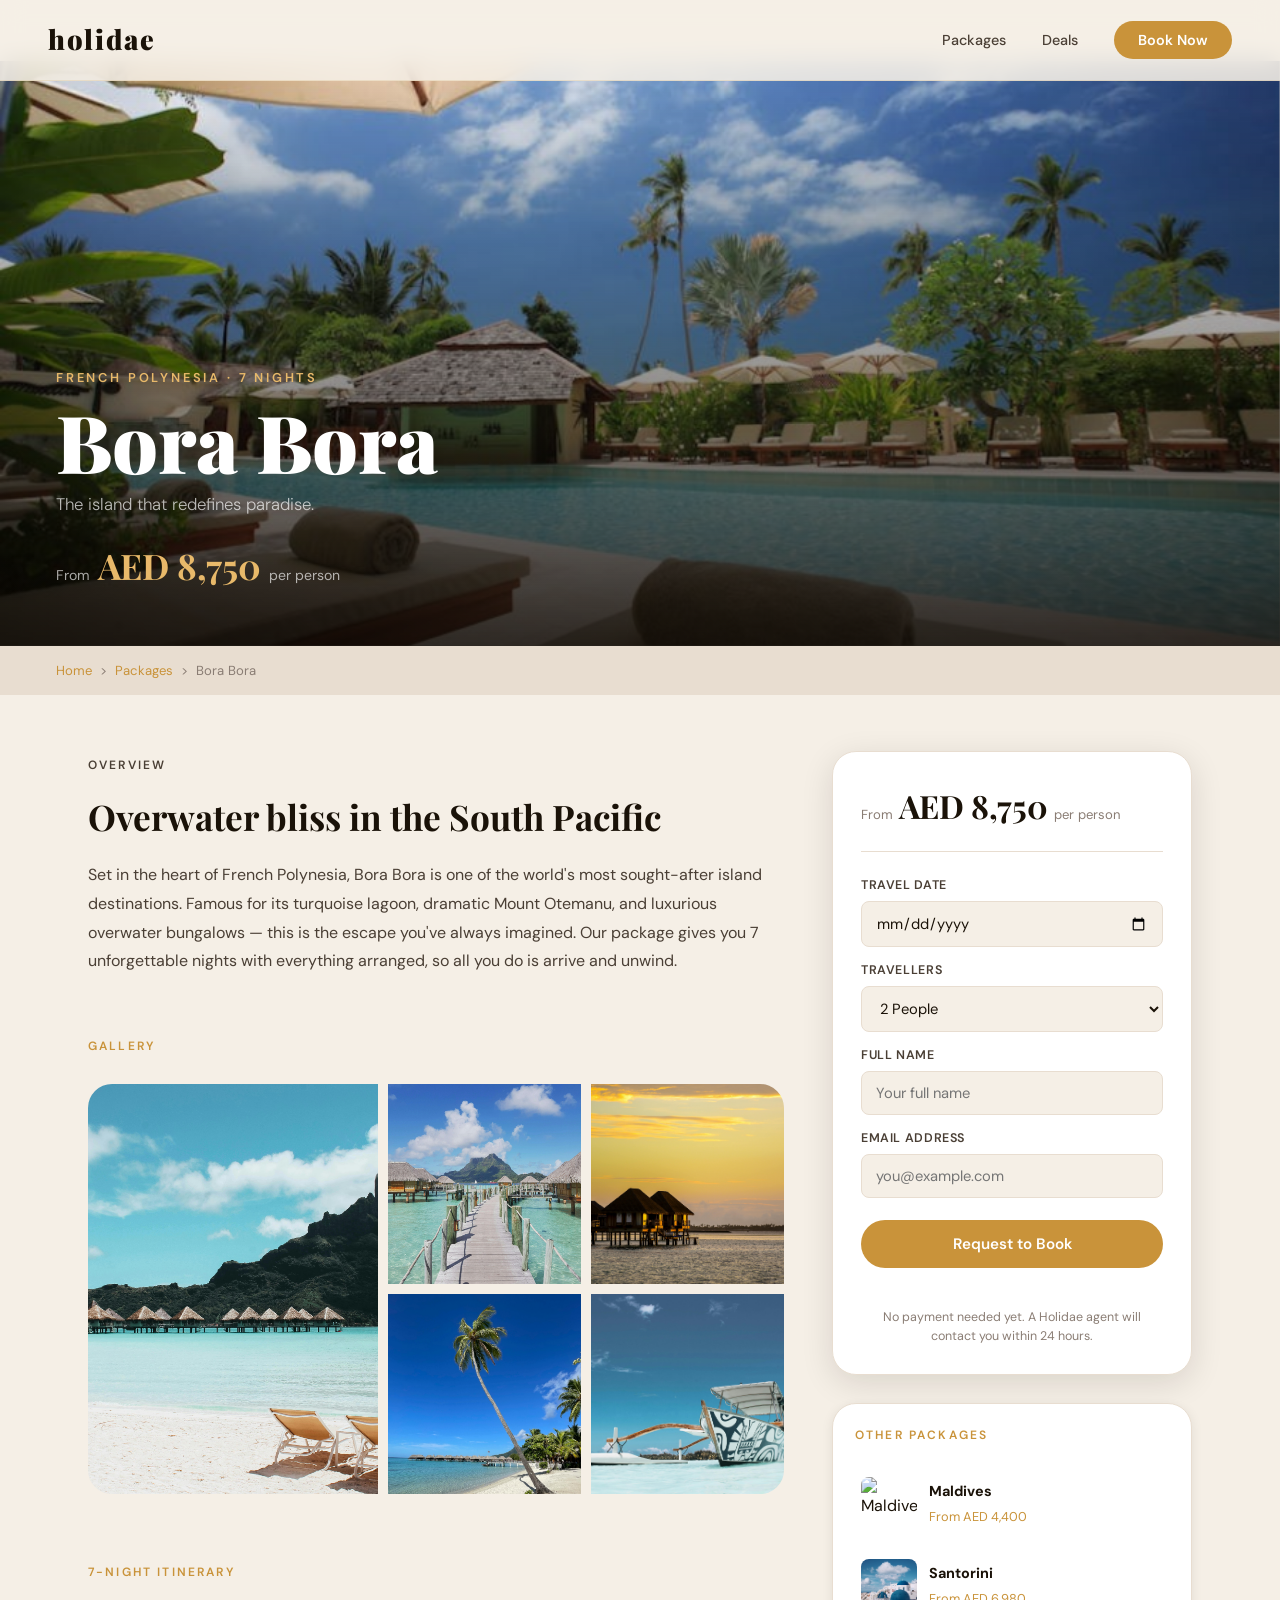
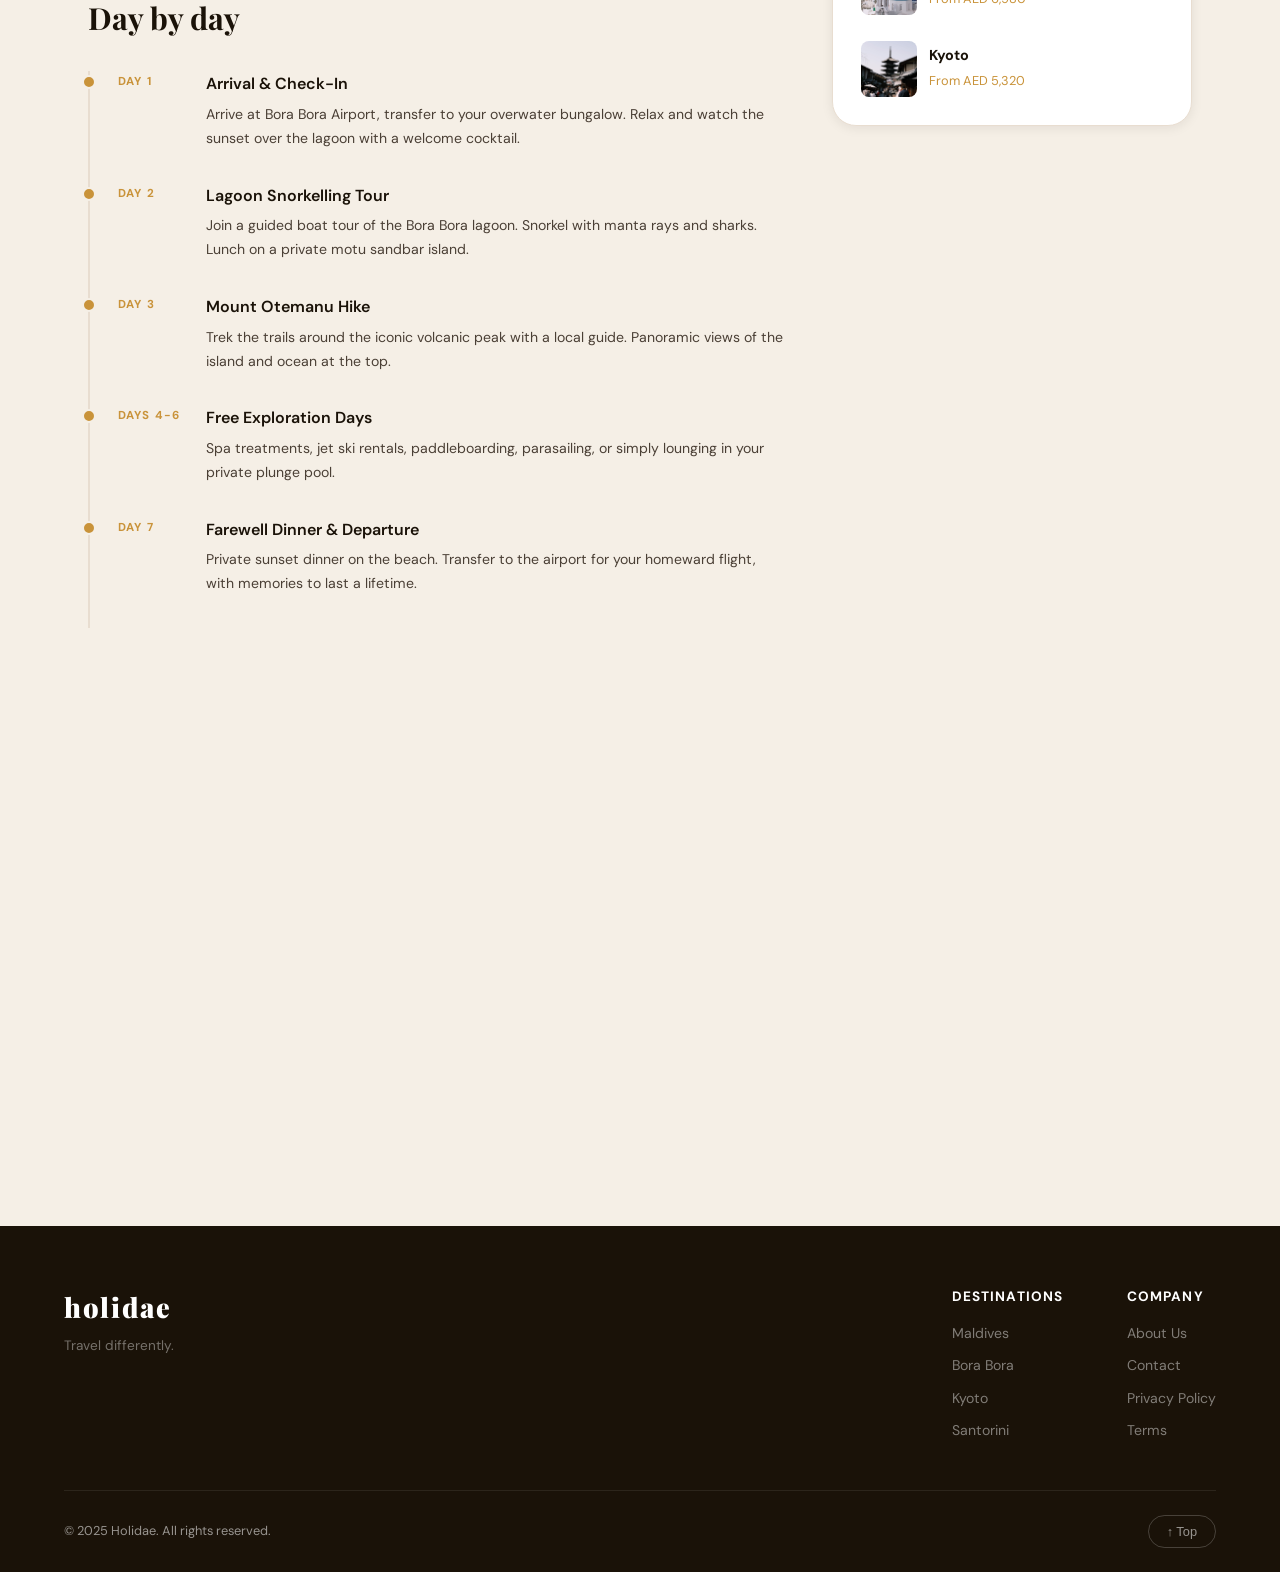
==== commit 079864da: "Update package.html" ====
--- a/package.html
+++ b/package.html
@@ -196,15 +196,15 @@
             <div class="sidebar-other reveal-up" style="transition-delay:0.15s">
                 <p class="section-label">Other Packages</p>
                 <a href="index.html#packages" class="sidebar-pkg">
-                    <img src="https://images.pexels.com/photos/1450353/pexels-photo-1450353.jpeg?auto=compress&w=200" alt="Maldives">
+                    <img src="package2.html" alt="Maldives">
                     <div><strong>Maldives</strong><span>From AED 4,400</span></div>
                 </a>
                 <a href="index.html#packages" class="sidebar-pkg">
-                    <img src="https://images.pexels.com/photos/1010657/pexels-photo-1010657.jpeg?auto=compress&w=200" alt="Santorini">
+                    <img src="images/pexels-photo-1010657.jpeg" alt="Santorini">
                     <div><strong>Santorini</strong><span>From AED 6,980</span></div>
                 </a>
                 <a href="index.html#packages" class="sidebar-pkg">
-                    <img src="https://images.pexels.com/photos/20704787/pexels-photo-20704787.jpeg?auto=compress&w=200" alt="Kyoto">
+                    <img src="images/pexels-photo-20704787.jpeg" alt="Kyoto">
                     <div><strong>Kyoto</strong><span>From AED 5,320</span></div>
                 </a>
             </div>
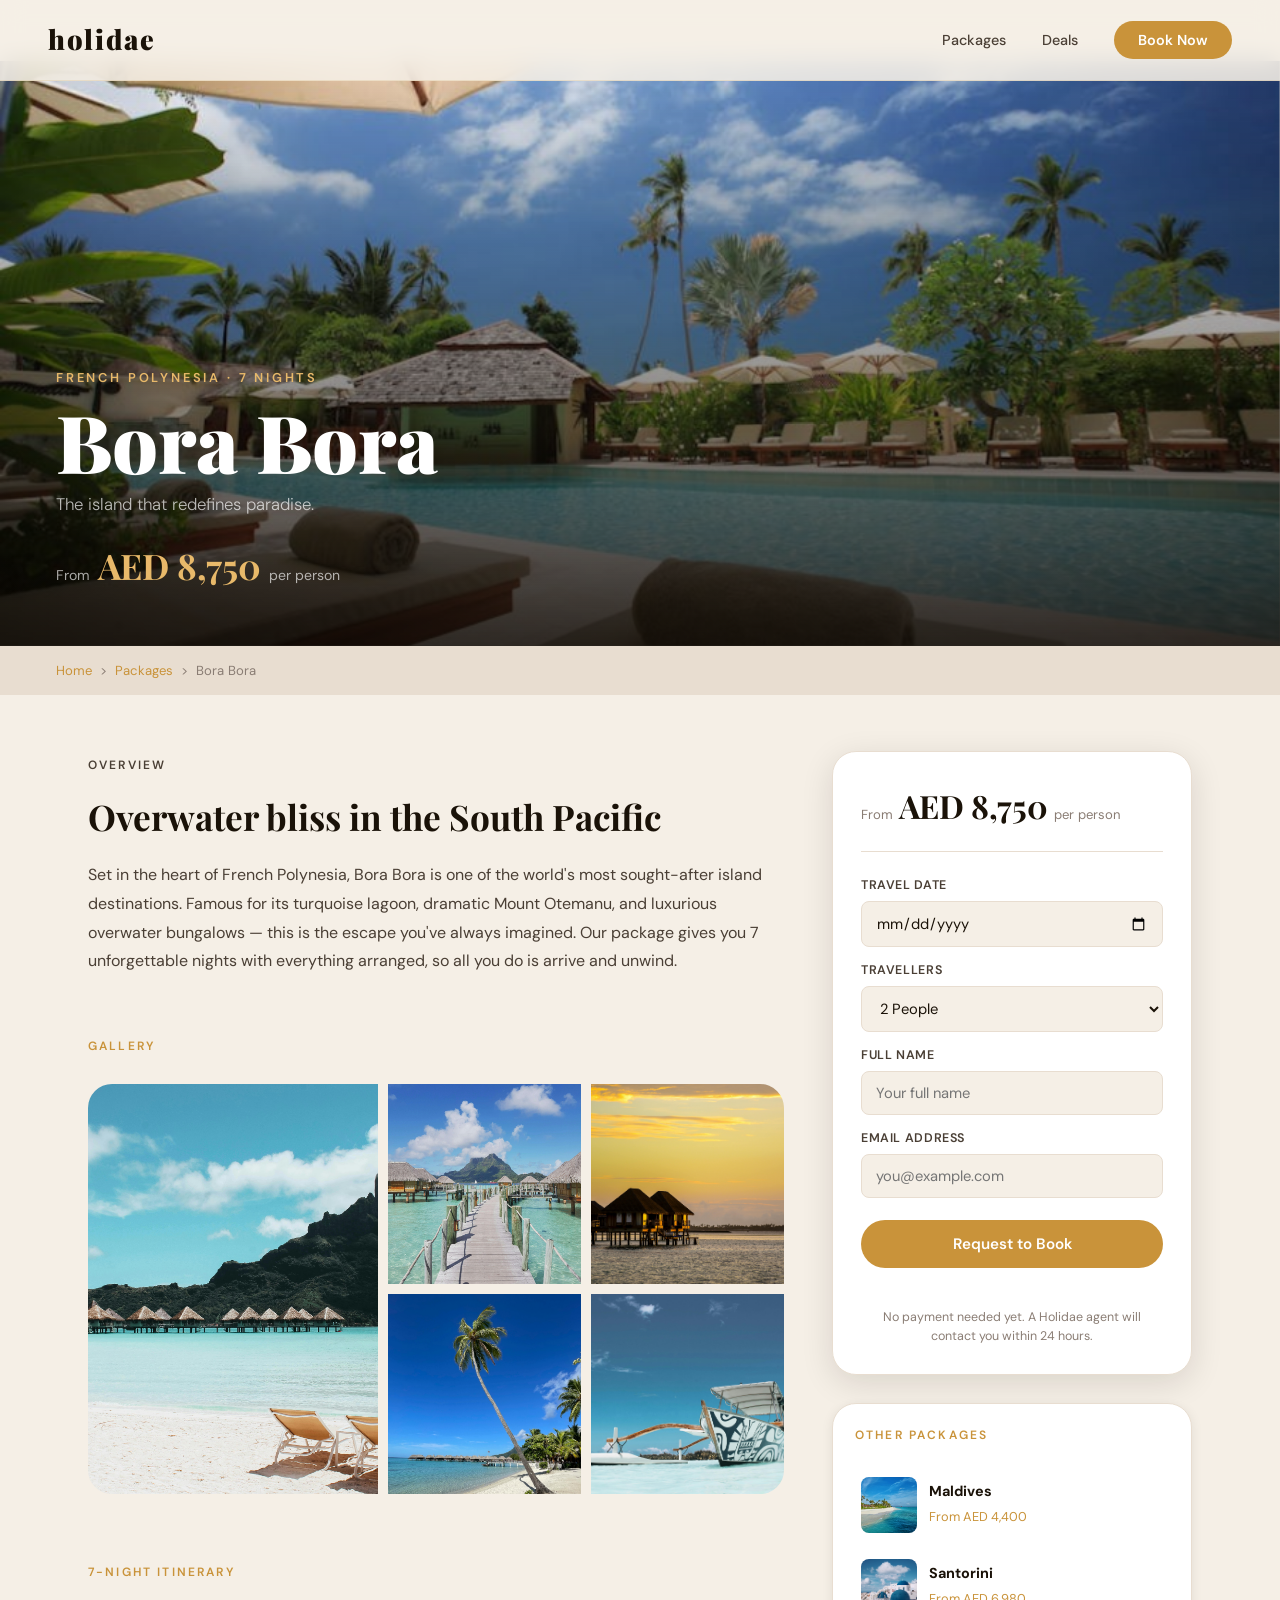
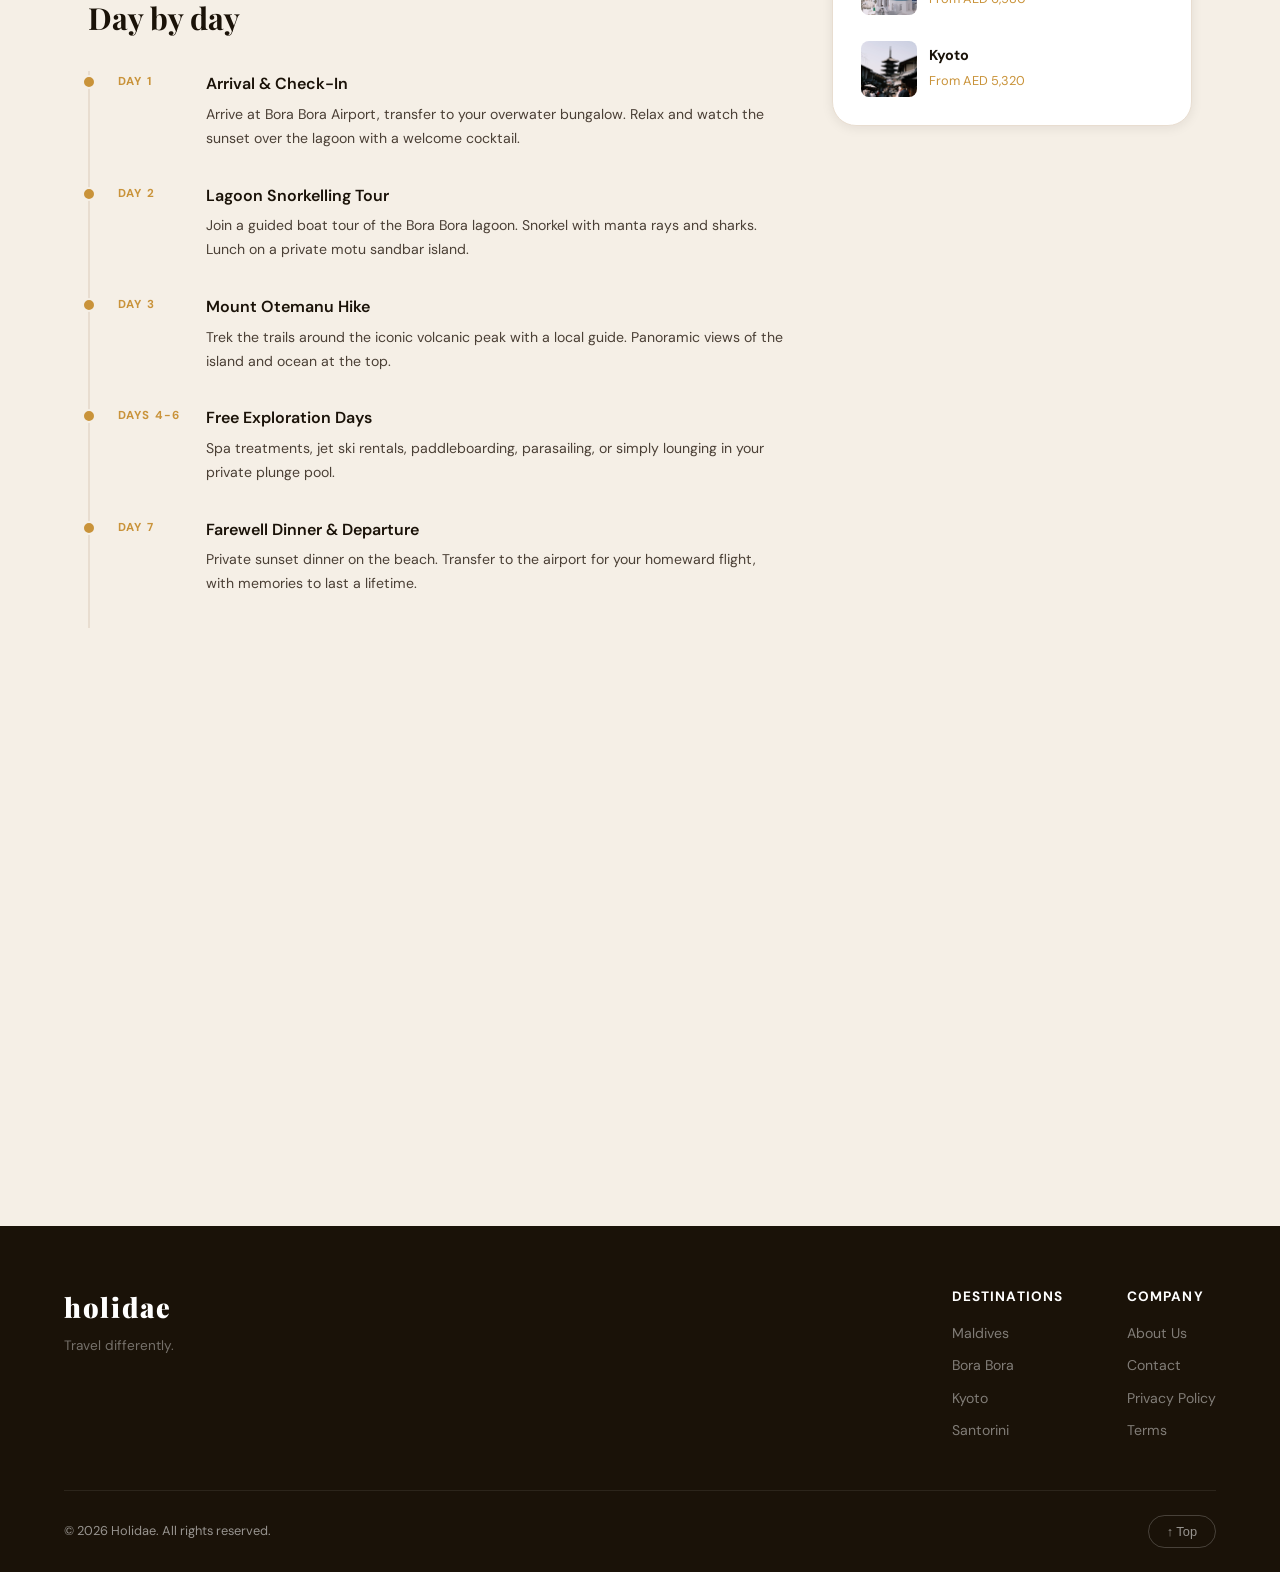
==== commit 687d385a: "Update package.html" ====
--- a/package.html
+++ b/package.html
@@ -195,15 +195,15 @@
 
             <div class="sidebar-other reveal-up" style="transition-delay:0.15s">
                 <p class="section-label">Other Packages</p>
-                <a href="index.html#packages" class="sidebar-pkg">
-                    <img src="package2.html" alt="Maldives">
+                <a href="package2.html" class="sidebar-pkg">
+                    <img src="images/pexels-photo-29289151.jpeg" alt="Maldives">
                     <div><strong>Maldives</strong><span>From AED 4,400</span></div>
                 </a>
                 <a href="index.html#packages" class="sidebar-pkg">
                     <img src="images/pexels-photo-1010657.jpeg" alt="Santorini">
                     <div><strong>Santorini</strong><span>From AED 6,980</span></div>
                 </a>
-                <a href="index.html#packages" class="sidebar-pkg">
+                <a href="package1.html" class="sidebar-pkg">
                     <img src="images/pexels-photo-20704787.jpeg" alt="Kyoto">
                     <div><strong>Kyoto</strong><span>From AED 5,320</span></div>
                 </a>
@@ -223,7 +223,7 @@
             <div class="footer-links">
                 <div class="footer-col">
                     <strong>Destinations</strong>
-                    <a href="package1.html">Maldives</a>
+                    <a href="package2.html">Maldives</a>
                     <a href="package.html">Bora Bora</a>
                     <a href="package1.html">Kyoto</a>
                     <a href="index.html#packages">Santorini</a>
@@ -238,7 +238,7 @@
             </div>
         </div>
         <div class="footer-bottom">
-            <span>© 2025 Holidae. All rights reserved.</span>
+            <span>© 2026 Holidae. All rights reserved.</span>
             <button id="back-top" class="back-top" aria-label="Back to top">↑ Top</button>
         </div>
     </footer>
--- a/package.css
+++ b/package.css
@@ -60,7 +60,7 @@
 .pkg-hero-price span   { font-size: 0.88rem; color: rgba(255,255,255,0.65); }
 .pkg-hero-price strong { font-family: var(--font-display); font-size: 2.2rem; color: var(--gold-light); }
 
-/* ---- BREADCRUMB ---- */
+/* ---- links ---- */
 .links {
     background: var(--sand-dark);
     padding: 14px 56px;
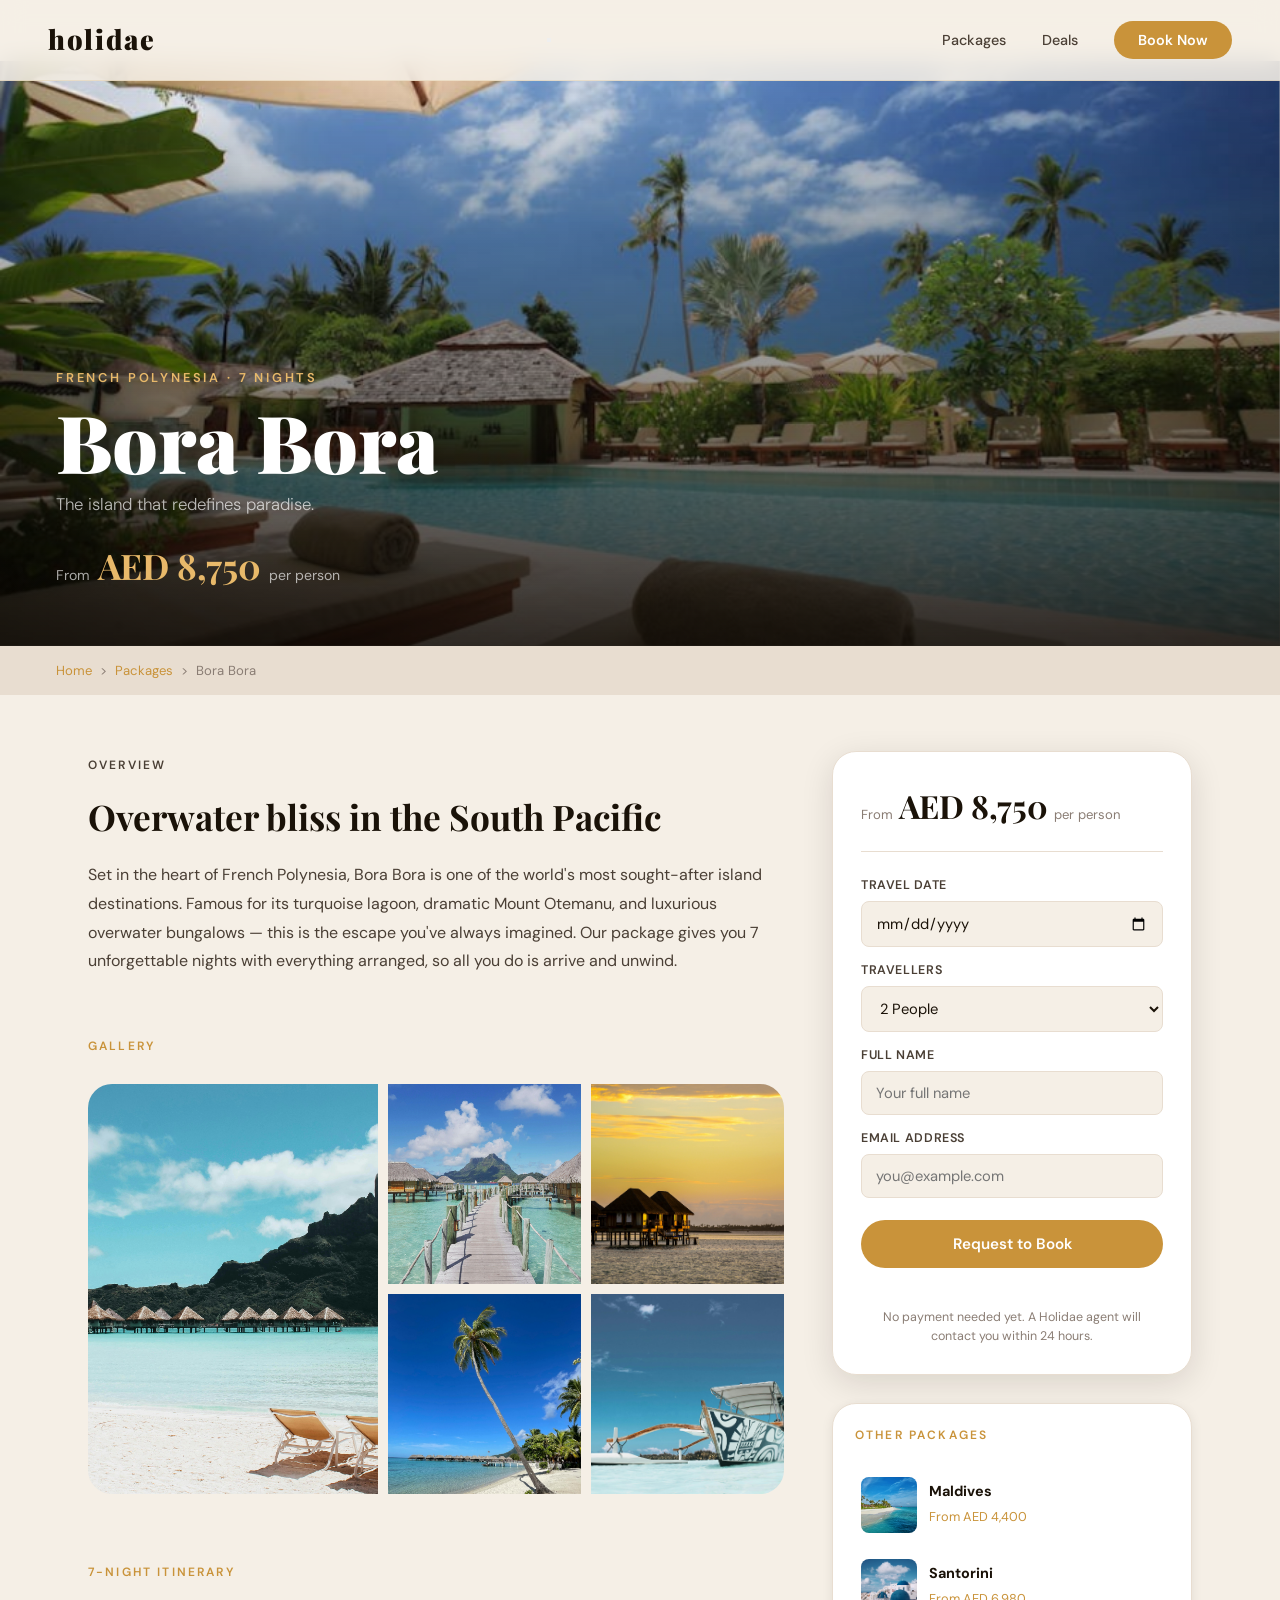
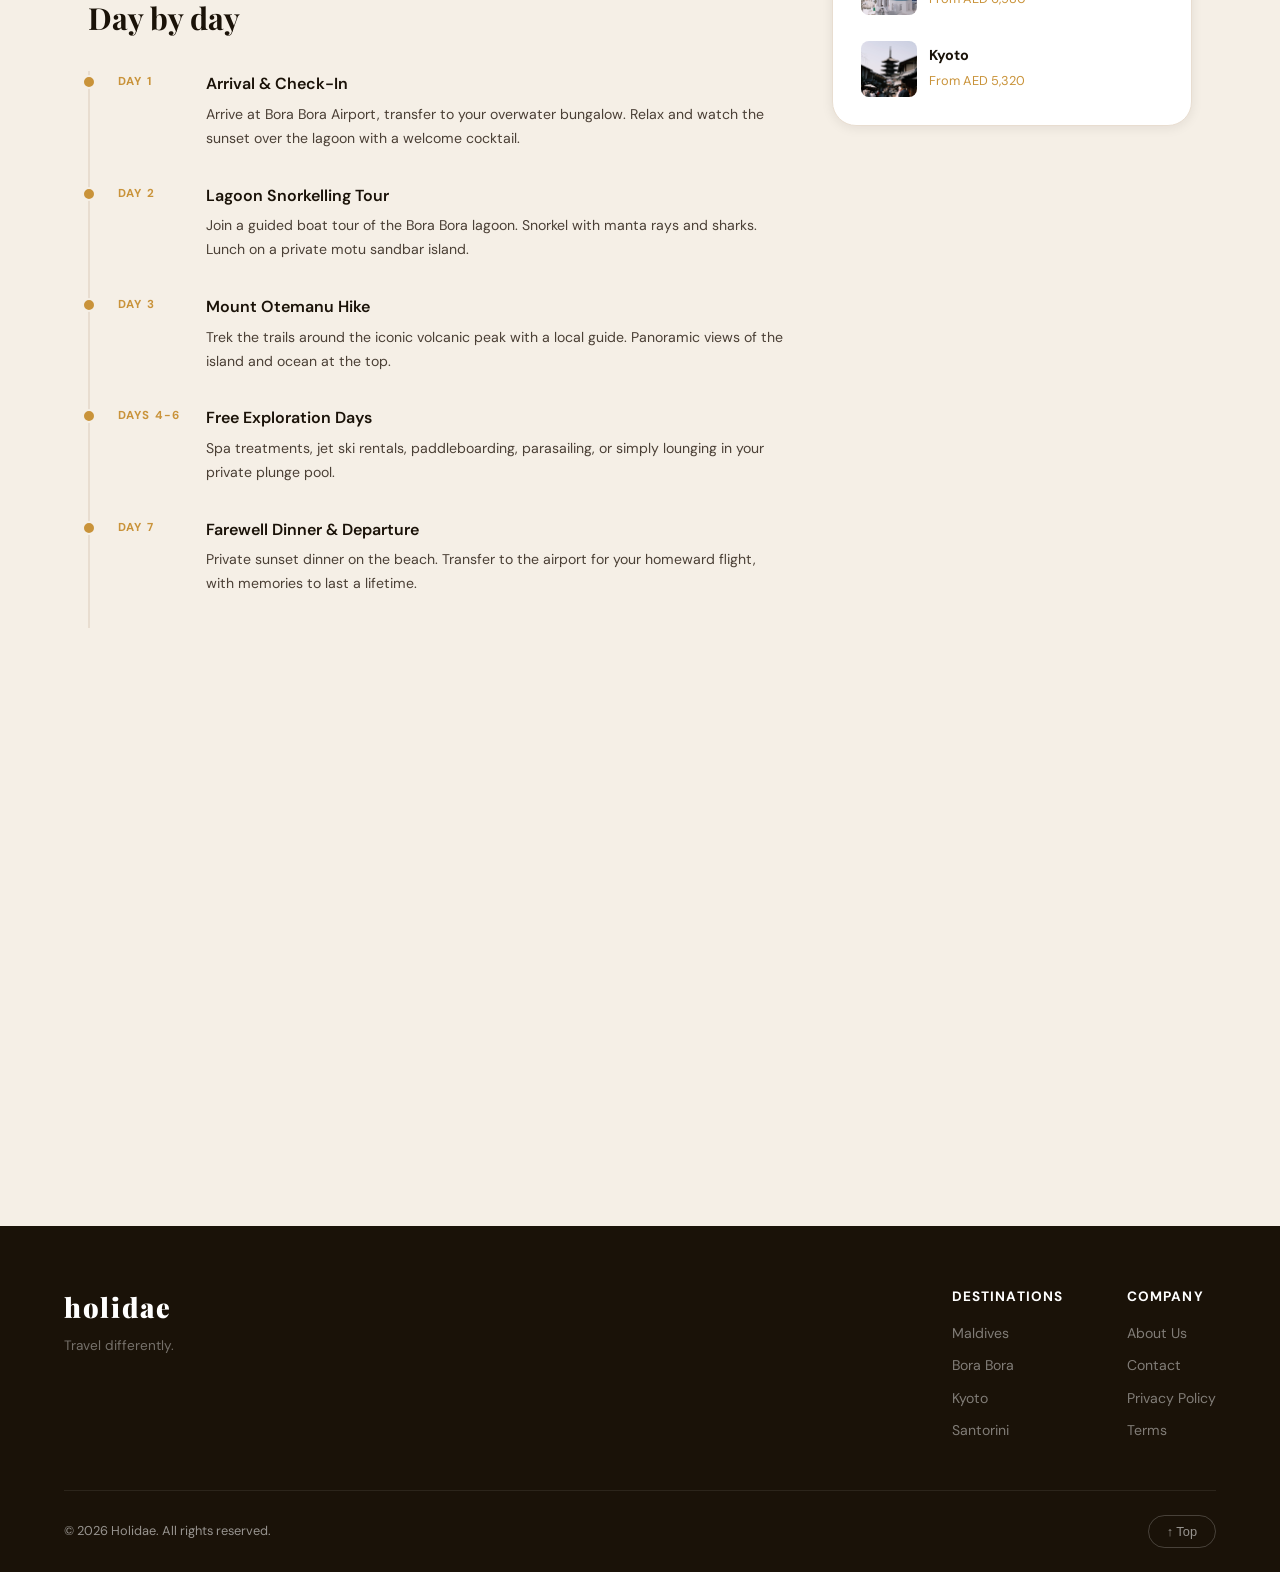
==== commit e5c8f0f7: "package.html" ====
--- a/package.html
+++ b/package.html
@@ -1,5 +1,5 @@
 <!DOCTYPE html>
-<html lang="en">
+<html lang="en"> 
 <head>
     <meta charset="UTF-8">
     <meta name="viewport" content="width=device-width, initial-scale=1.0">
@@ -246,4 +246,4 @@
     <script src="script.js"></script>
 
 </body>
-</html>+</html>
--- a/style.css
+++ b/style.css
@@ -202,7 +202,7 @@
 .nav-btn::after { display: none !important; }
 .nav-btn:hover { background: #b07c28 !important; transform: translateY(-1px); }
 
-.hamburger {
+.button {
     display: none;
     flex-direction: column;
     gap: 5px;
@@ -211,7 +211,7 @@
     cursor: pointer;
     padding: 4px;
 }
-.hamburger span {
+.button span {
     display: block;
     width: 24px; height: 2px;
     background: var(--ink);
--- a/package.css
+++ b/package.css
@@ -1,5 +1,5 @@
 /* ---- HERO ---- */
-.pkg-hero {
+.pkg-hero { 
     position: relative;
     height: 65vh;
     min-height: 420px;
@@ -341,4 +341,4 @@
         grid-template-rows: 150px 150px 150px;
     }
     .stay-item { flex-direction: column; gap: 6px; }
-}+}
